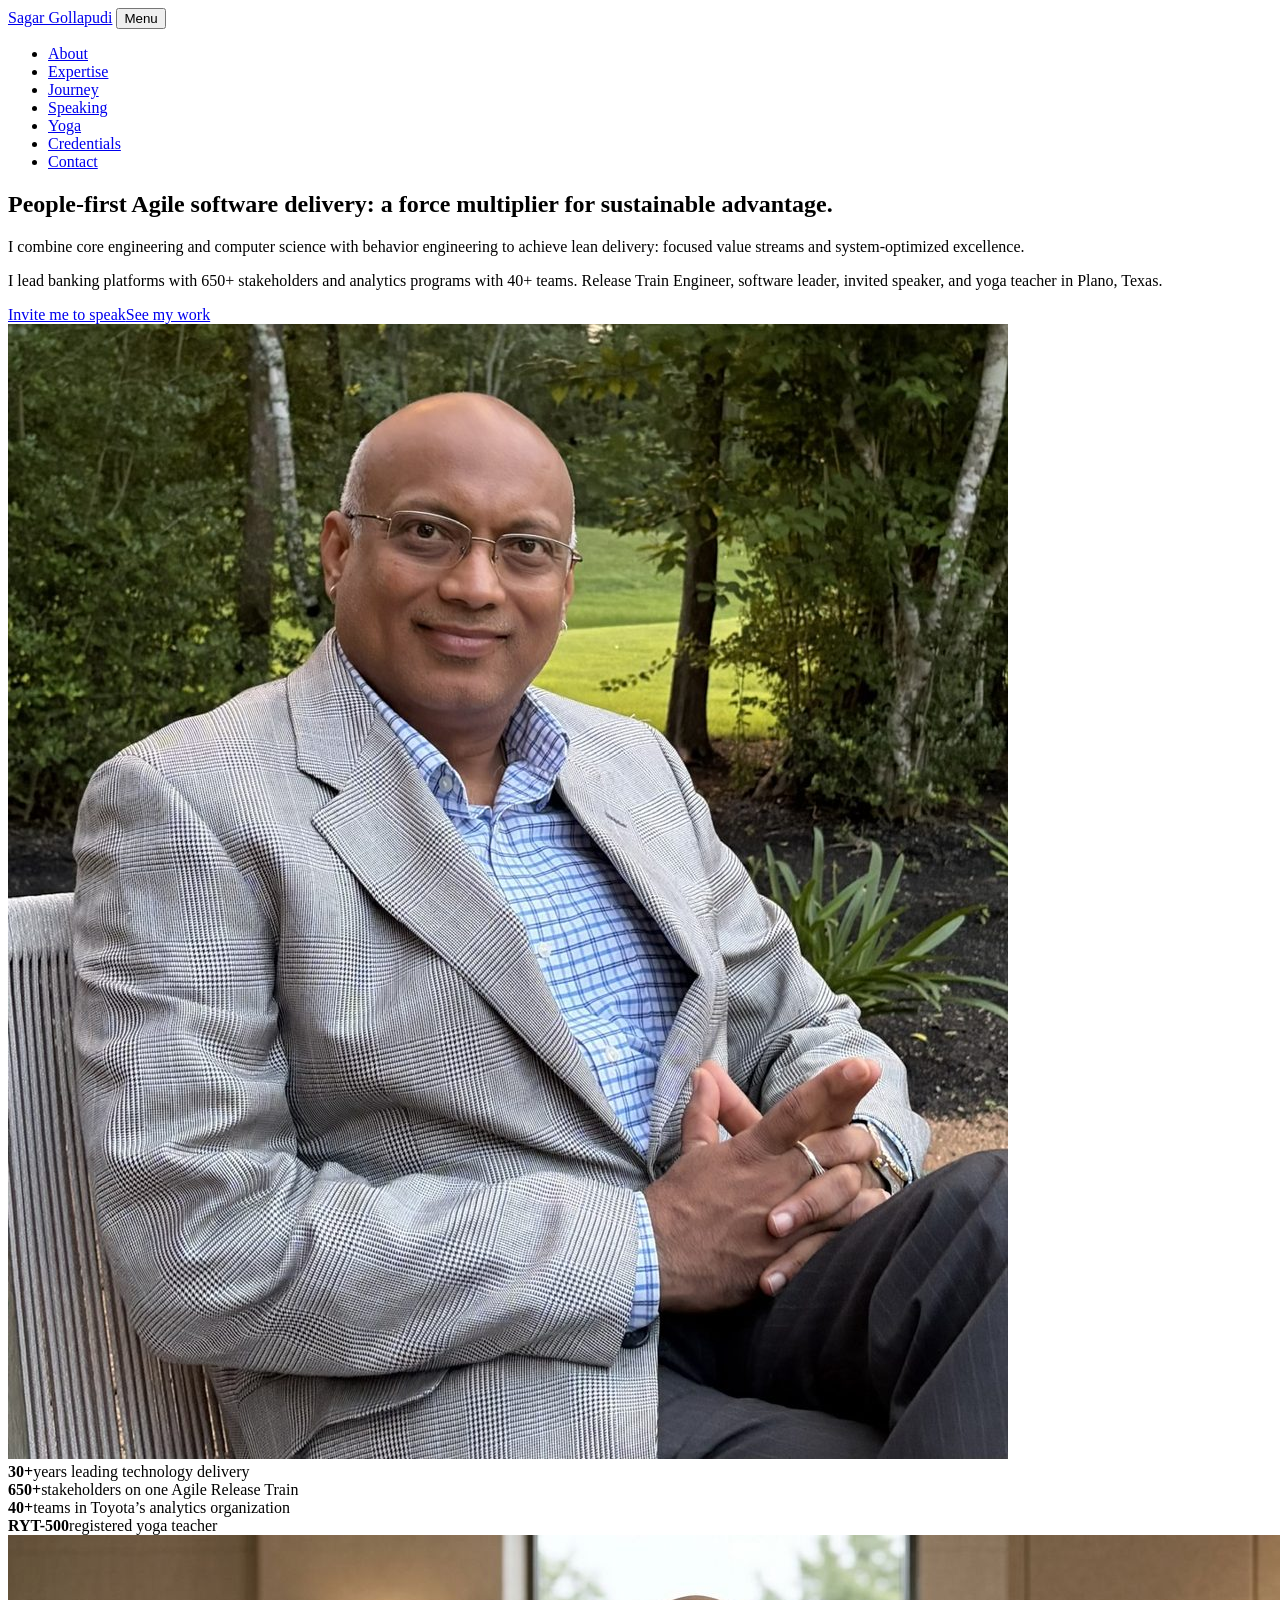
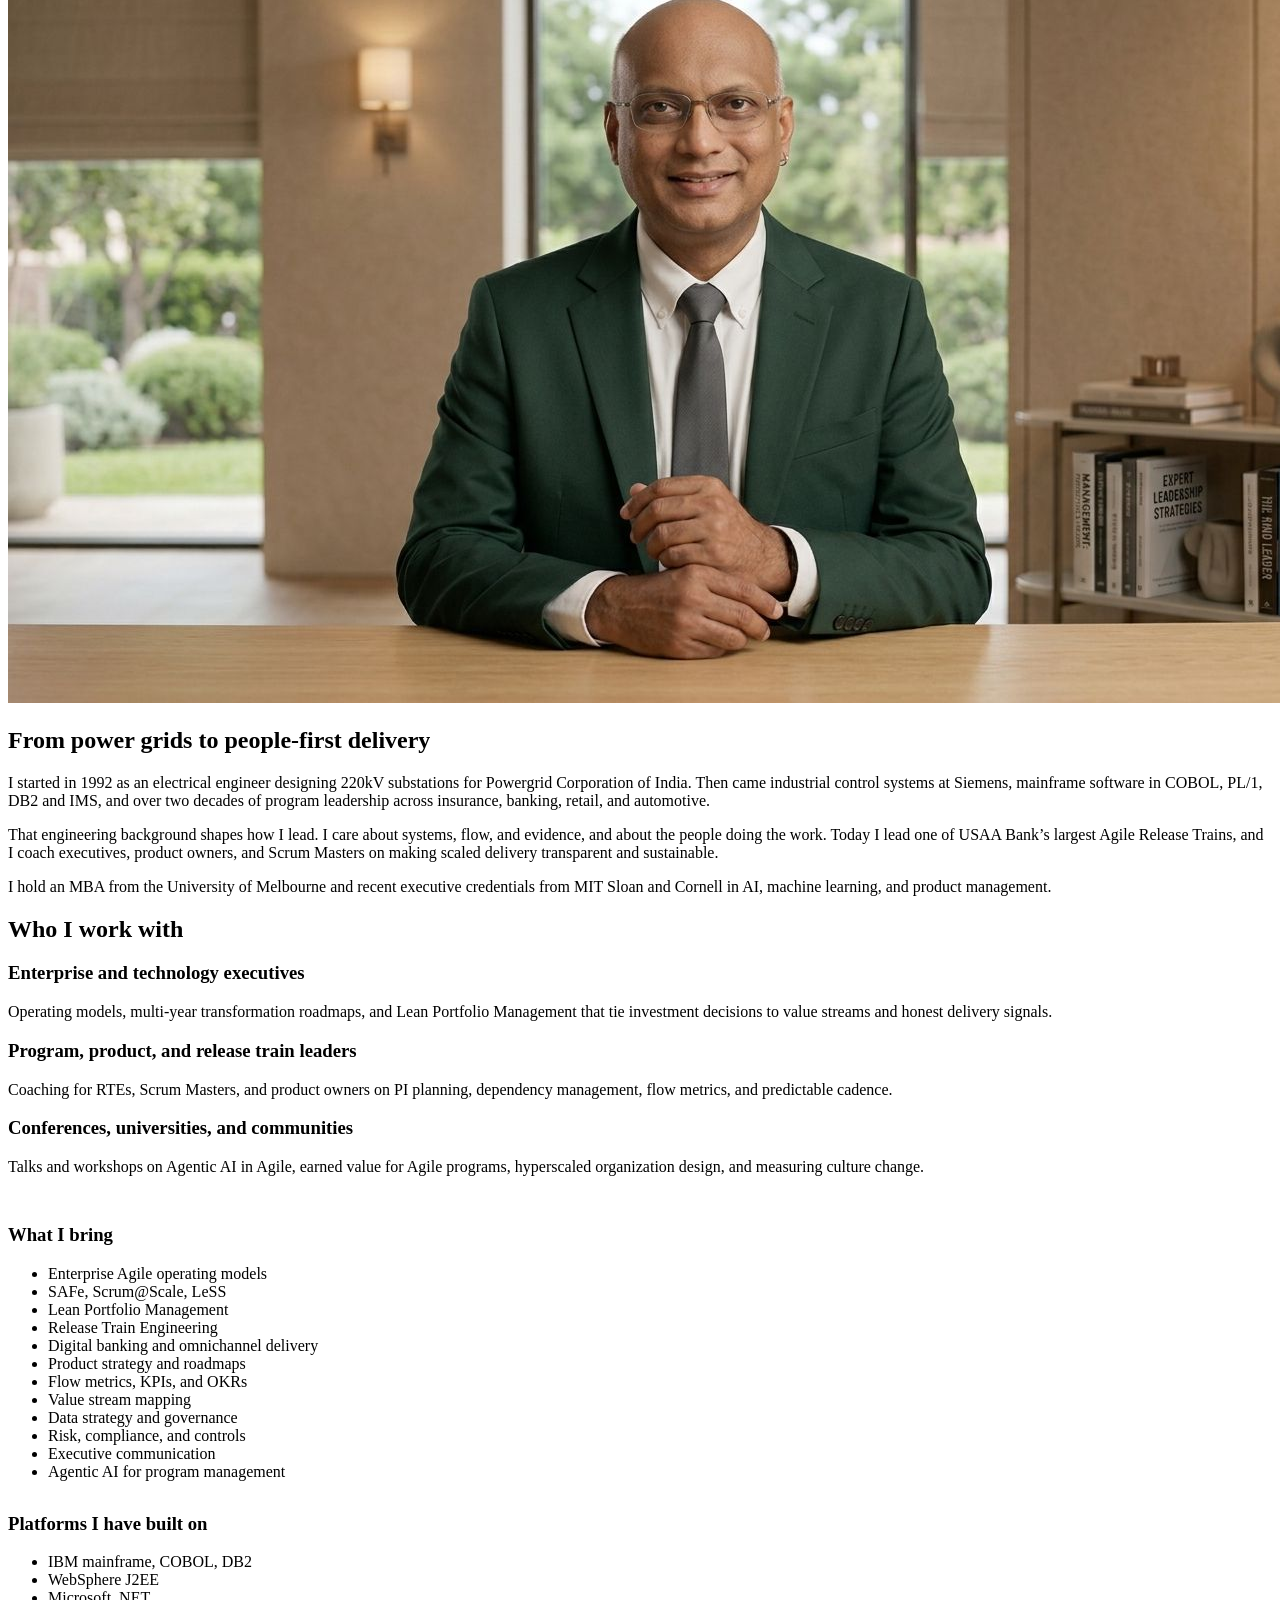
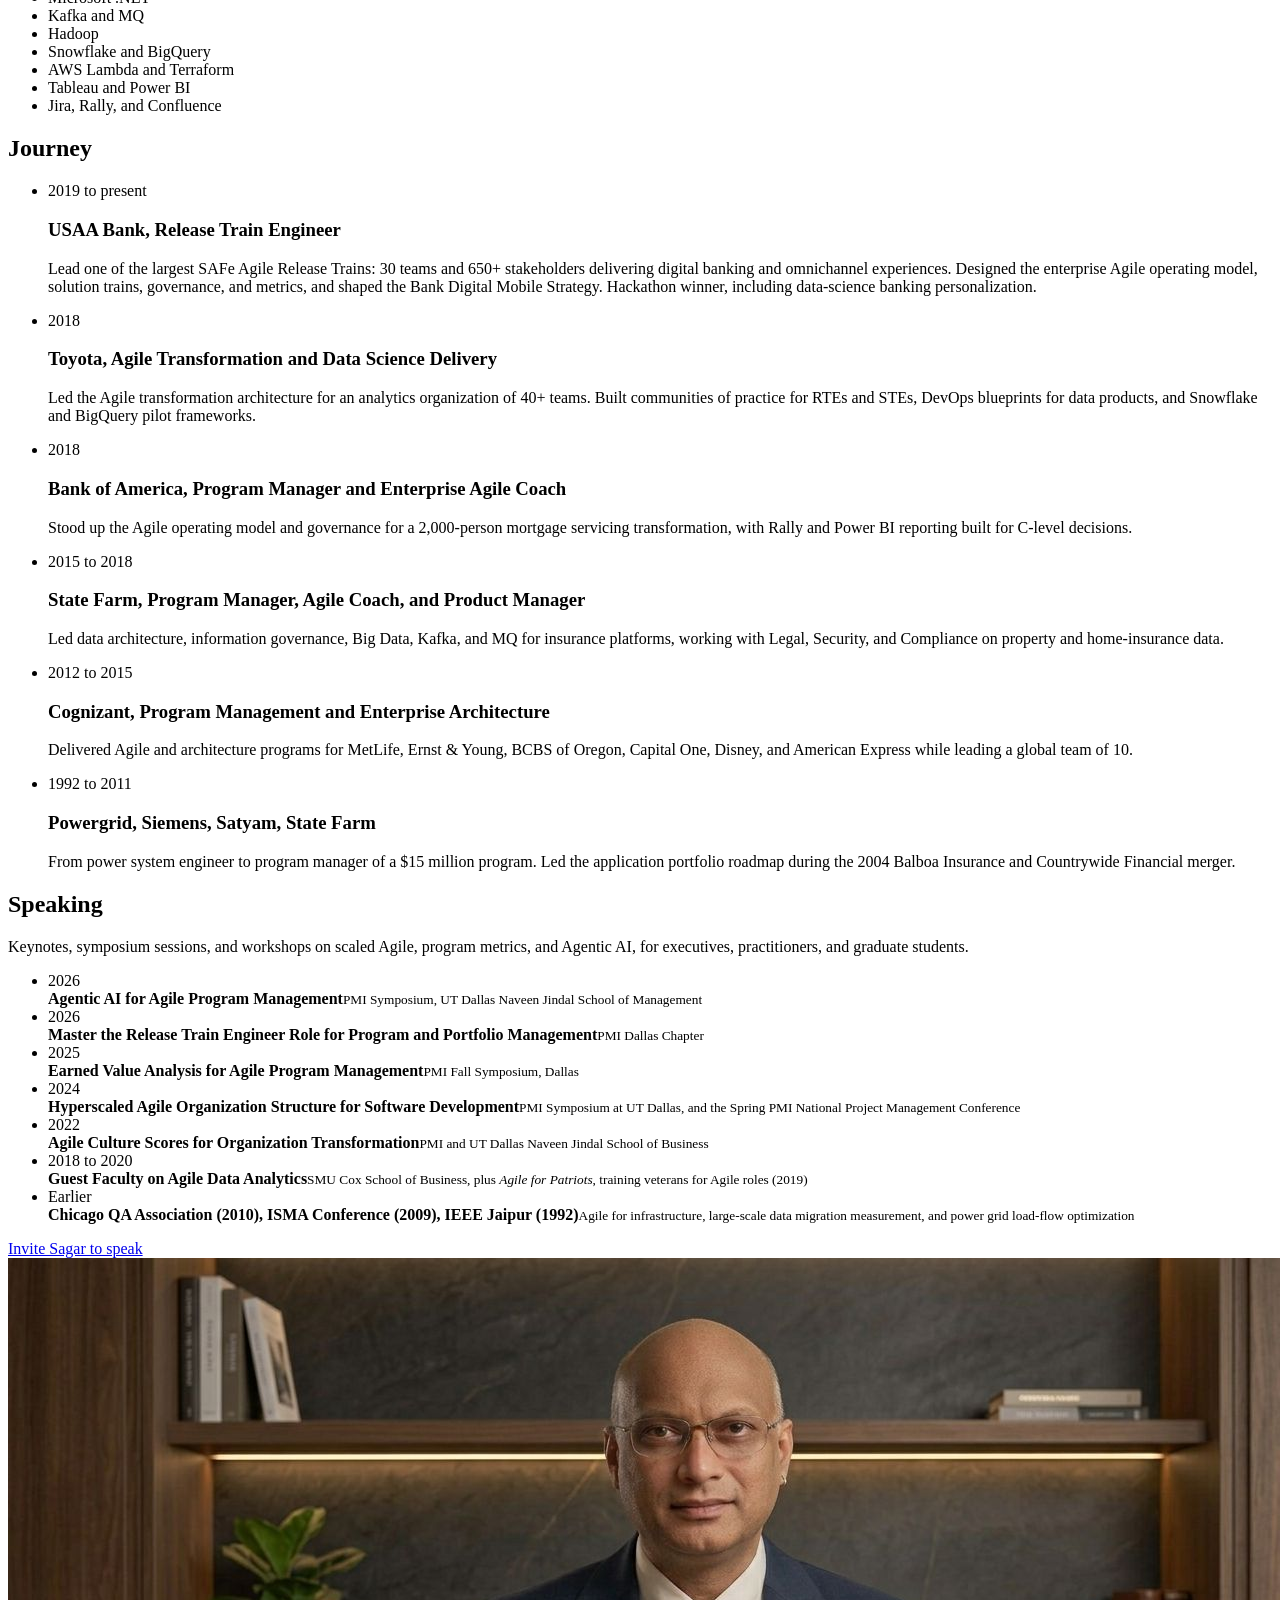
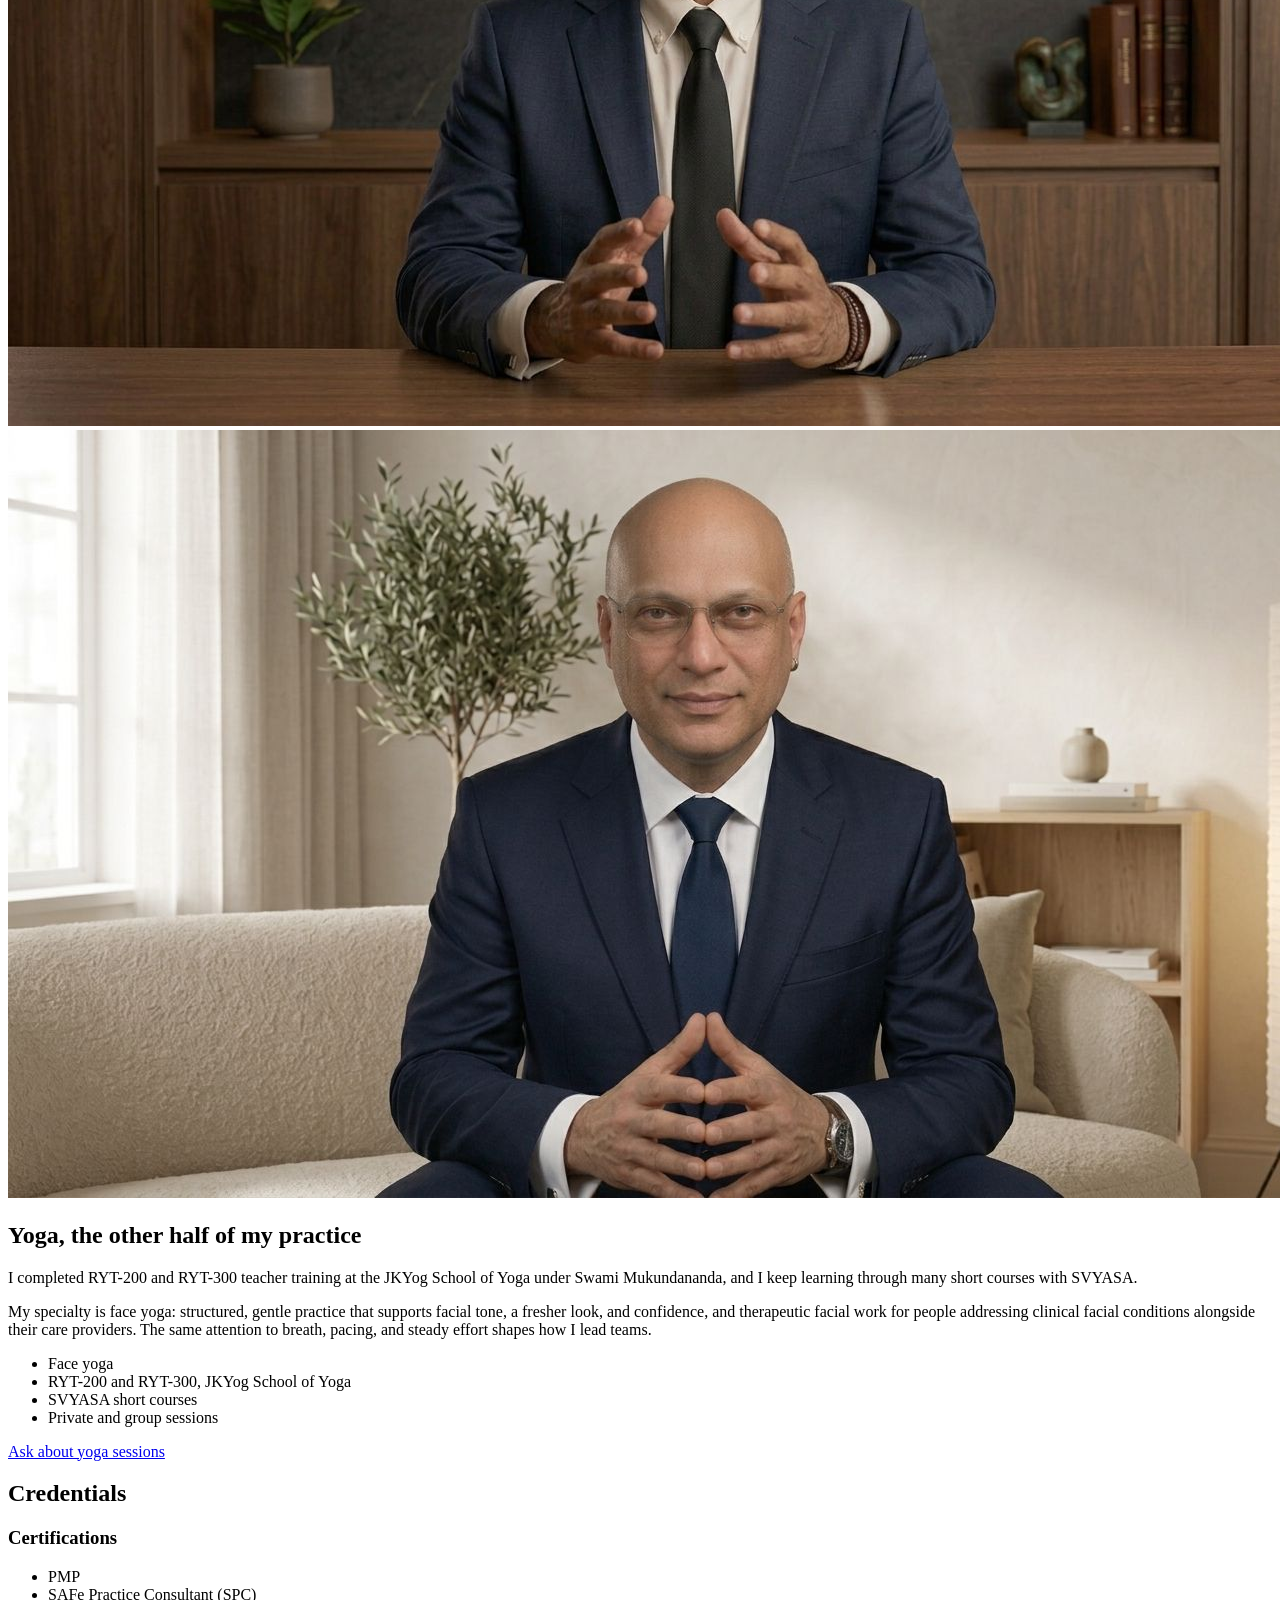
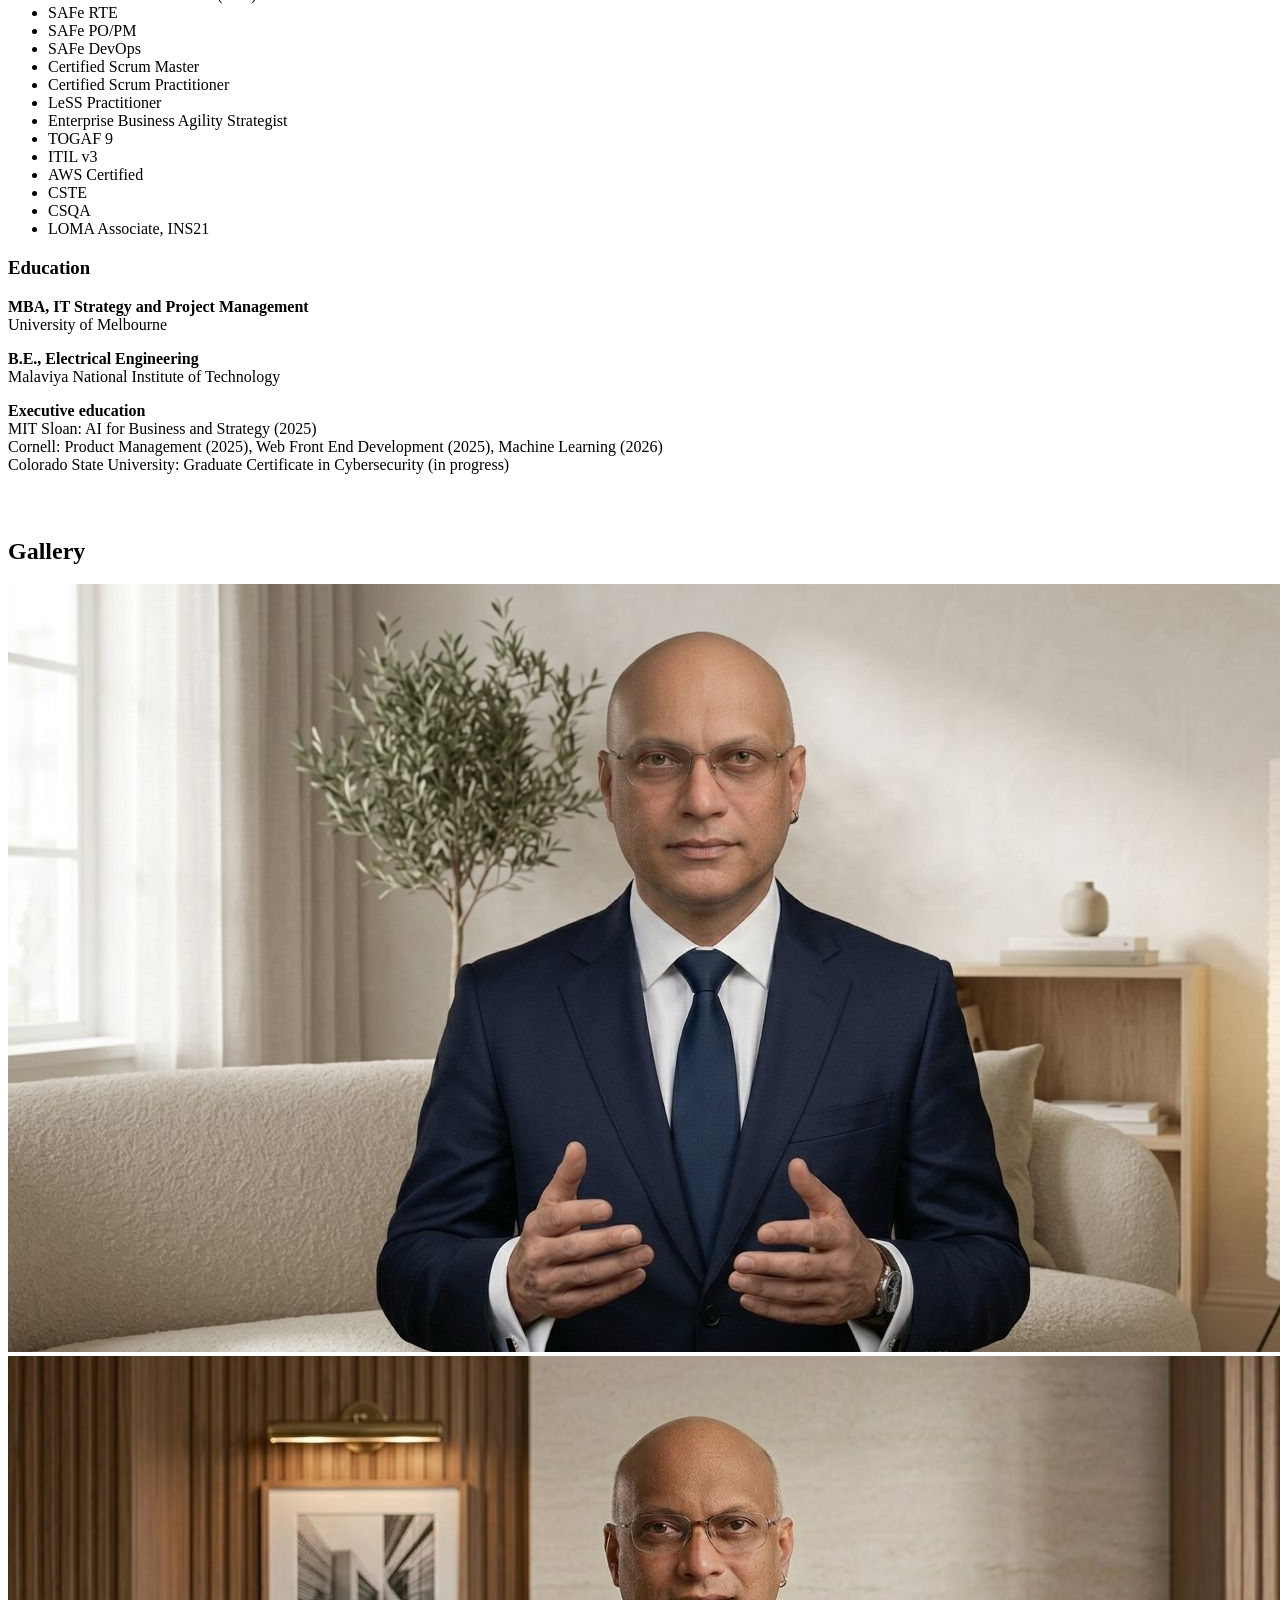
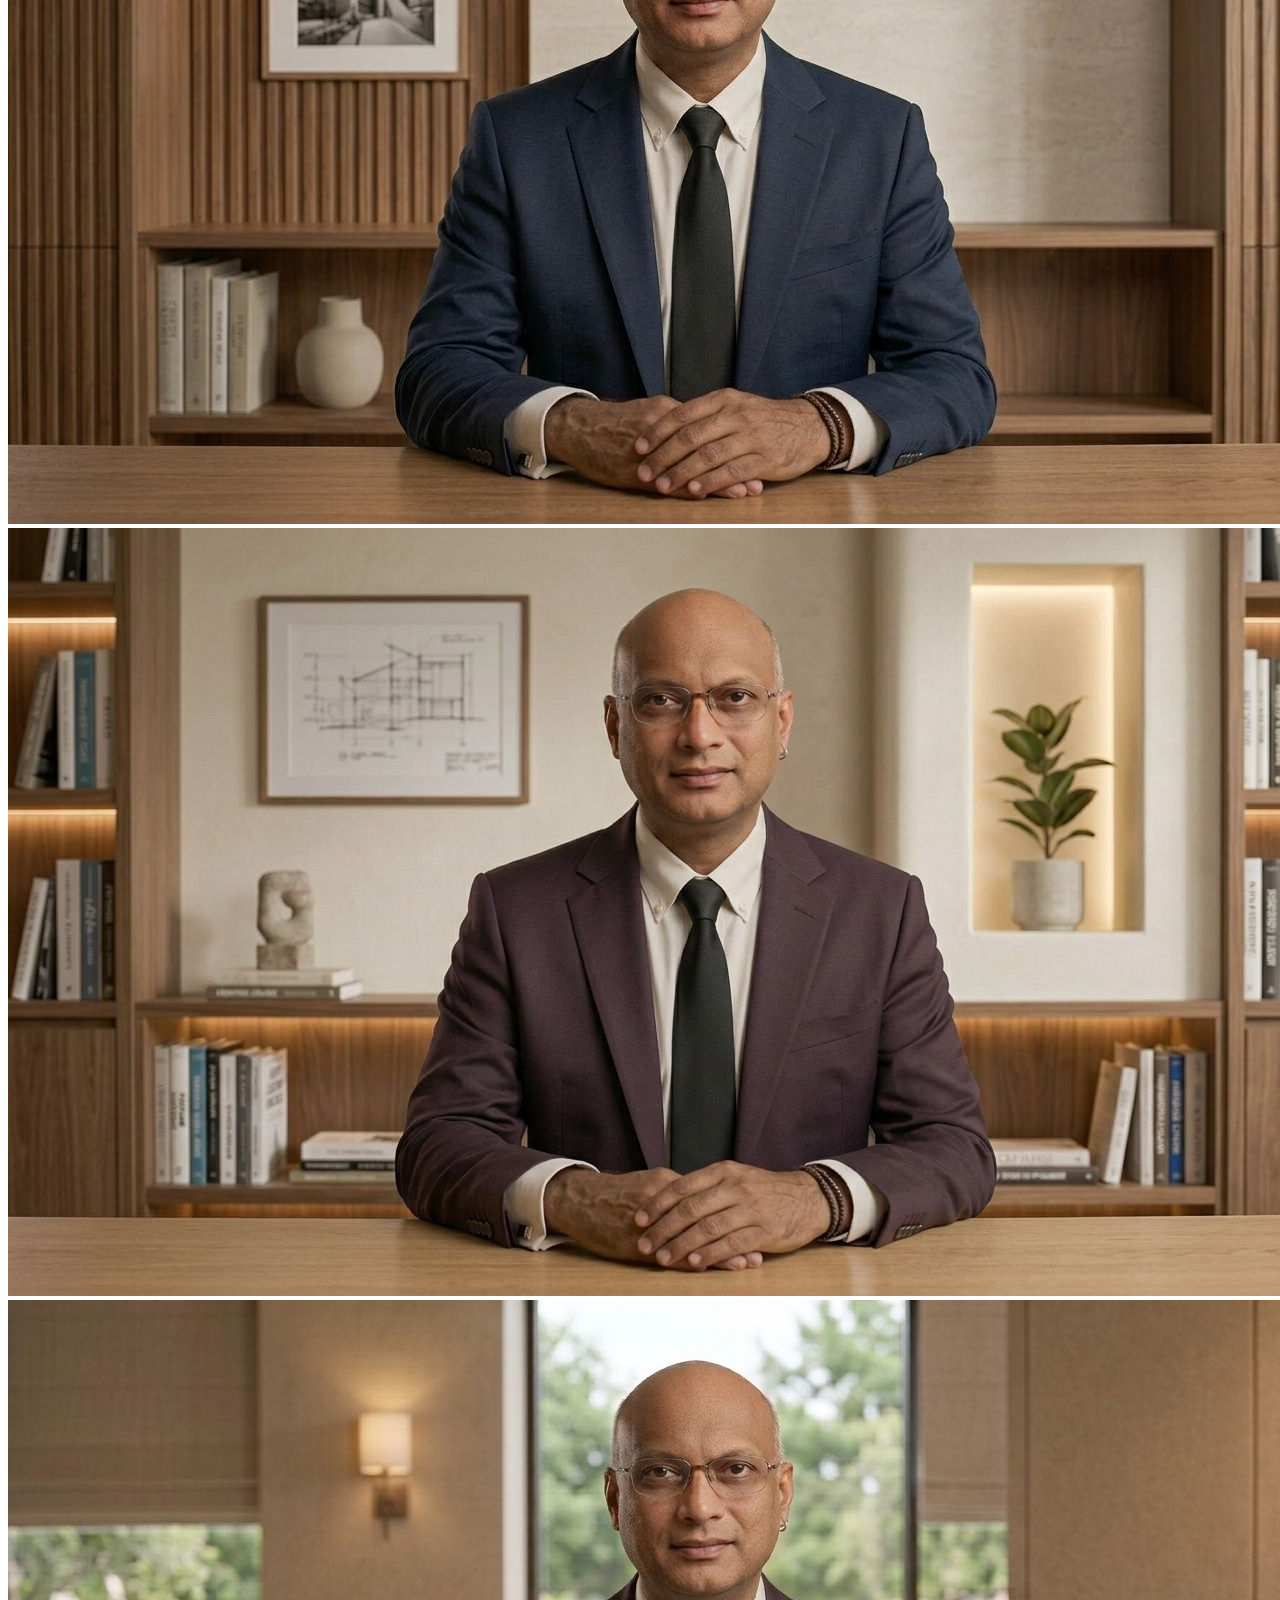
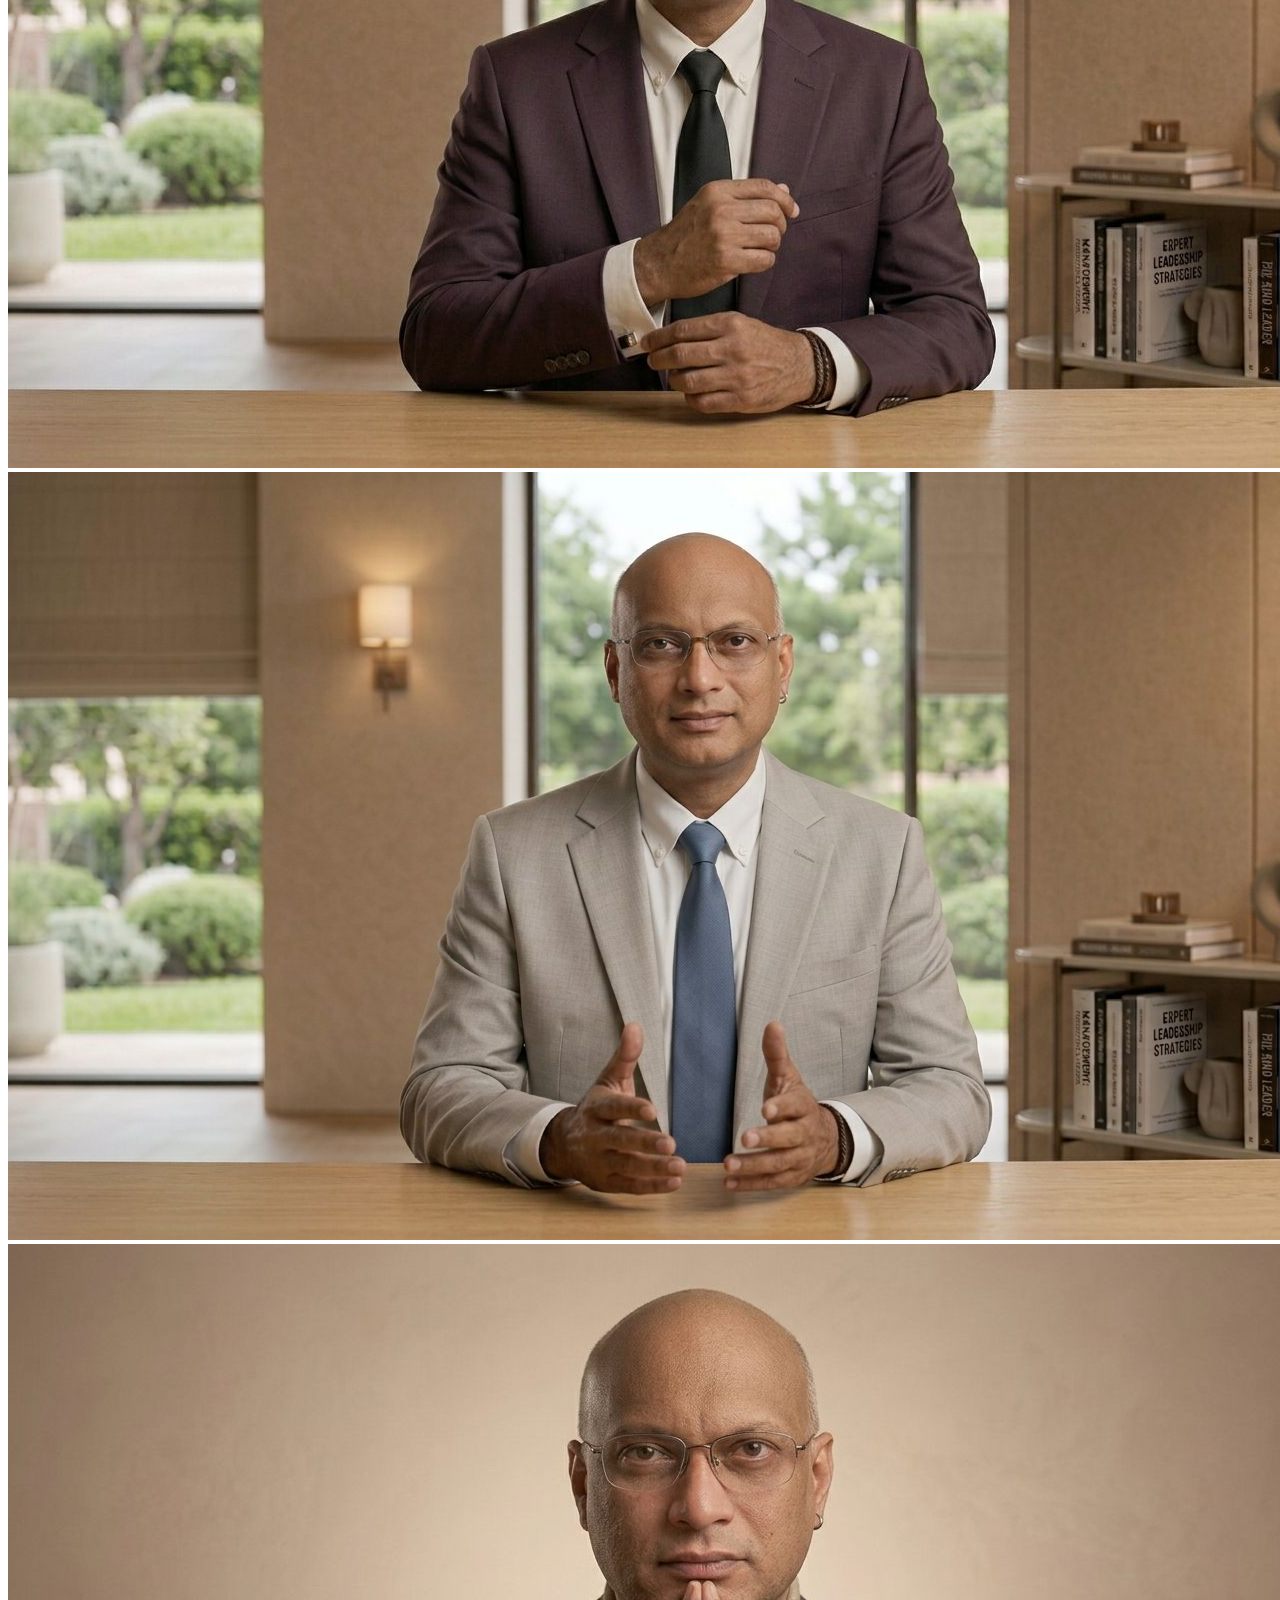
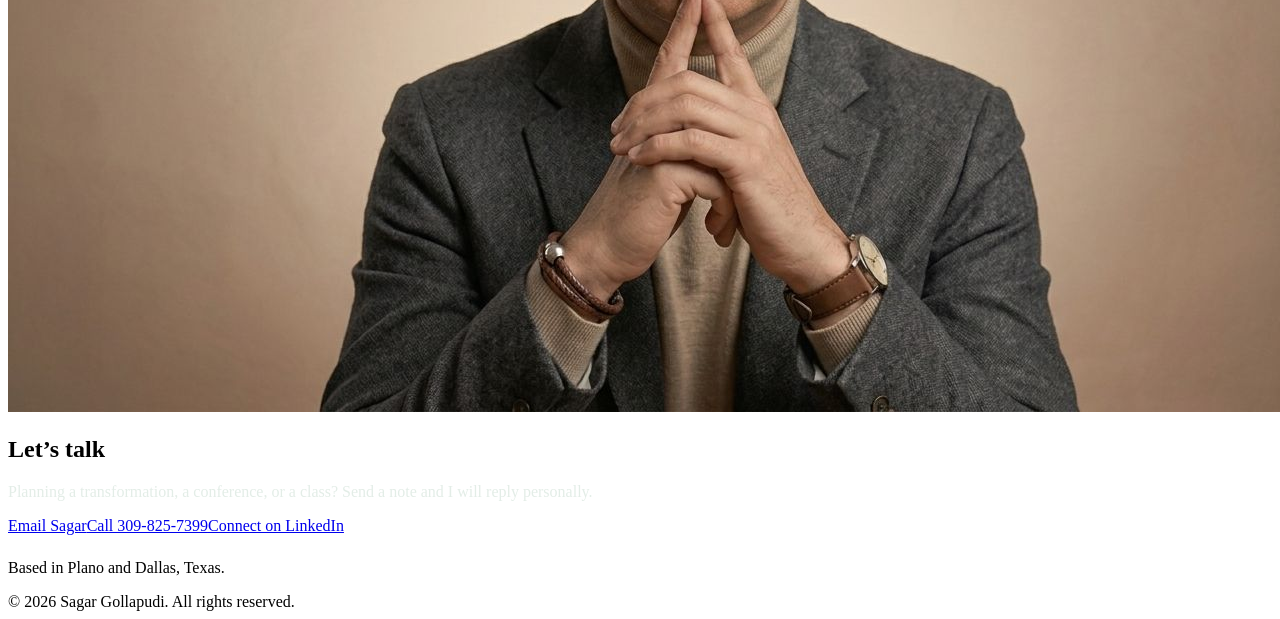
==== public/index.html @ ca89a38f "Rename index.html to public/index.html" ====
<!DOCTYPE html>
<html lang="en">
<head>
<meta charset="utf-8">
<meta name="viewport" content="width=device-width, initial-scale=1">
<title>Sagar Gollapudi | Enterprise Agile Leader, Speaker, Yoga Teacher</title>
<meta name="description" content="Sagar Gollapudi pairs engineering, computer science, and behavior engineering to deliver lean, people-first Agile at scale. SAFe Release Train Engineer, speaker, and yoga teacher in Plano, Texas.">
<meta property="og:title" content="Sagar Gollapudi: People-first Agile delivery as a force multiplier">
<meta property="og:description" content="Enterprise Agile transformation, Agentic AI for program management, and 30+ years of delivery leadership.">
<meta property="og:image" content="images/hero.jpg">
<link rel="preconnect" href="https://fonts.googleapis.com">
<link rel="preconnect" href="https://fonts.gstatic.com" crossorigin>
<link href="https://fonts.googleapis.com/css2?family=DM+Sans:wght@400;600&family=Newsreader:ital,wght@0,400;0,500;1,400&display=swap" rel="stylesheet">
<link rel="stylesheet" href="styles.css">
<script type="application/ld+json">{"@context":"https://schema.org","@type":"Person","name":"Sagar Gollapudi","jobTitle":"Enterprise Agile Transformation Leader","email":"sagargollapudi@gmail.com","telephone":"+1-309-825-7399","address":{"@type":"PostalAddress","addressLocality":"Plano","addressRegion":"TX"},"sameAs":["https://www.linkedin.com/in/sagargollapudi"],"alumniOf":["University of Melbourne","Malaviya National Institute of Technology"]}</script>
</head>
<body>
<header>
 <div class="wrap">
  <a class="logo" href="#top">Sagar Gollapudi</a>
  <button class="menu" aria-expanded="false" aria-controls="nav-list">Menu</button>
  <nav aria-label="Main"><ul id="nav-list">
   <li><a href="#about">About</a></li><li><a href="#work">Expertise</a></li><li><a href="#journey">Journey</a></li>
   <li><a href="#speaking">Speaking</a></li><li><a href="#yoga">Yoga</a></li><li><a href="#credentials">Credentials</a></li><li><a href="#contact">Contact</a></li>
  </ul></nav>
 </div>
</header>

<main id="top">
<section class="hero">
 <div class="wrap">
  <div>
   <h1>People-first Agile software delivery: a force multiplier for sustainable advantage.</h1>
   <p class="lede">I combine core engineering and computer science with behavior engineering to achieve lean delivery: focused value streams and system-optimized excellence.</p>
   <p>I lead banking platforms with 650+ stakeholders and analytics programs with 40+ teams. Release Train Engineer, software leader, invited speaker, and yoga teacher in Plano, Texas.</p>
   <div class="btns"><a class="btn" href="#speaking">Invite me to speak</a><a class="btn ghost" href="#journey">See my work</a></div>
  </div>
  <img src="images/hero.jpg" alt="Sagar Gollapudi smiling in a houndstooth blazer and blue checked shirt, seated outdoors among trees" width="1000" height="1135">
 </div>
</section>

<div class="facts"><div class="wrap">
 <div><b>30+</b><span>years leading technology delivery</span></div>
 <div><b>650+</b><span>stakeholders on one Agile Release Train</span></div>
 <div><b>40+</b><span>teams in Toyota’s analytics organization</span></div>
 <div><b>RYT-500</b><span>registered yoga teacher</span></div>
</div></div>

<section id="about"><div class="wrap split">
 <img src="images/about.jpg" alt="Sagar Gollapudi smiling in a green suit, seated at a wooden table" width="1376" height="768" style="aspect-ratio:4/5;object-fit:cover;object-position:50% 15%">
 <div>
  <h2>From power grids to people-first delivery</h2>
  <p>I started in 1992 as an electrical engineer designing 220kV substations for Powergrid Corporation of India. Then came industrial control systems at Siemens, mainframe software in COBOL, PL/1, DB2 and IMS, and over two decades of program leadership across insurance, banking, retail, and automotive.</p>
  <p>That engineering background shapes how I lead. I care about systems, flow, and evidence, and about the people doing the work. Today I lead one of USAA Bank’s largest Agile Release Trains, and I coach executives, product owners, and Scrum Masters on making scaled delivery transparent and sustainable.</p>
  <p>I hold an MBA from the University of Melbourne and recent executive credentials from MIT Sloan and Cornell in AI, machine learning, and product management.</p>
 </div>
</div></section>

<section id="work" class="sand"><div class="wrap">
 <h2>Who I work with</h2>
 <div class="cols3">
  <div><h3>Enterprise and technology executives</h3><p>Operating models, multi-year transformation roadmaps, and Lean Portfolio Management that tie investment decisions to value streams and honest delivery signals.</p></div>
  <div><h3>Program, product, and release train leaders</h3><p>Coaching for RTEs, Scrum Masters, and product owners on PI planning, dependency management, flow metrics, and predictable cadence.</p></div>
  <div><h3>Conferences, universities, and communities</h3><p>Talks and workshops on Agentic AI in Agile, earned value for Agile programs, hyperscaled organization design, and measuring culture change.</p></div>
 </div>
 <h3 style="margin-top:3rem">What I bring</h3>
 <ul class="chips">
  <li>Enterprise Agile operating models</li><li>SAFe, Scrum@Scale, LeSS</li><li>Lean Portfolio Management</li><li>Release Train Engineering</li><li>Digital banking and omnichannel delivery</li><li>Product strategy and roadmaps</li><li>Flow metrics, KPIs, and OKRs</li><li>Value stream mapping</li><li>Data strategy and governance</li><li>Risk, compliance, and controls</li><li>Executive communication</li><li>Agentic AI for program management</li>
 </ul>
 <h3 style="margin-top:2rem">Platforms I have built on</h3>
 <ul class="chips">
  <li>IBM mainframe, COBOL, DB2</li><li>WebSphere J2EE</li><li>Microsoft .NET</li><li>Kafka and MQ</li><li>Hadoop</li><li>Snowflake and BigQuery</li><li>AWS Lambda and Terraform</li><li>Tableau and Power BI</li><li>Jira, Rally, and Confluence</li>
 </ul>
</div></section>

<section id="journey"><div class="wrap">
 <h2>Journey</h2>
 <ul class="timeline">
  <li><time>2019 to present</time><h3>USAA Bank, Release Train Engineer</h3><p>Lead one of the largest SAFe Agile Release Trains: 30 teams and 650+ stakeholders delivering digital banking and omnichannel experiences. Designed the enterprise Agile operating model, solution trains, governance, and metrics, and shaped the Bank Digital Mobile Strategy. Hackathon winner, including data-science banking personalization.</p></li>
  <li><time>2018</time><h3>Toyota, Agile Transformation and Data Science Delivery</h3><p>Led the Agile transformation architecture for an analytics organization of 40+ teams. Built communities of practice for RTEs and STEs, DevOps blueprints for data products, and Snowflake and BigQuery pilot frameworks.</p></li>
  <li><time>2018</time><h3>Bank of America, Program Manager and Enterprise Agile Coach</h3><p>Stood up the Agile operating model and governance for a 2,000-person mortgage servicing transformation, with Rally and Power BI reporting built for C-level decisions.</p></li>
  <li><time>2015 to 2018</time><h3>State Farm, Program Manager, Agile Coach, and Product Manager</h3><p>Led data architecture, information governance, Big Data, Kafka, and MQ for insurance platforms, working with Legal, Security, and Compliance on property and home-insurance data.</p></li>
  <li><time>2012 to 2015</time><h3>Cognizant, Program Management and Enterprise Architecture</h3><p>Delivered Agile and architecture programs for MetLife, Ernst &amp; Young, BCBS of Oregon, Capital One, Disney, and American Express while leading a global team of 10.</p></li>
  <li><time>1992 to 2011</time><h3>Powergrid, Siemens, Satyam, State Farm</h3><p>From power system engineer to program manager of a $15 million program. Led the application portfolio roadmap during the 2004 Balboa Insurance and Countrywide Financial merger.</p></li>
 </ul>
</div></section>

<section id="speaking" class="stage"><div class="wrap split flip">
 <div>
  <h2>Speaking</h2>
  <p class="lede">Keynotes, symposium sessions, and workshops on scaled Agile, program metrics, and Agentic AI, for executives, practitioners, and graduate students.</p>
  <ul class="talks">
   <li><span class="when">2026</span><div><strong>Agentic AI for Agile Program Management</strong><small>PMI Symposium, UT Dallas Naveen Jindal School of Management</small></div></li>
   <li><span class="when">2026</span><div><strong>Master the Release Train Engineer Role for Program and Portfolio Management</strong><small>PMI Dallas Chapter</small></div></li>
   <li><span class="when">2025</span><div><strong>Earned Value Analysis for Agile Program Management</strong><small>PMI Fall Symposium, Dallas</small></div></li>
   <li><span class="when">2024</span><div><strong>Hyperscaled Agile Organization Structure for Software Development</strong><small>PMI Symposium at UT Dallas, and the Spring PMI National Project Management Conference</small></div></li>
   <li><span class="when">2022</span><div><strong>Agile Culture Scores for Organization Transformation</strong><small>PMI and UT Dallas Naveen Jindal School of Business</small></div></li>
   <li><span class="when">2018 to 2020</span><div><strong>Guest Faculty on Agile Data Analytics</strong><small>SMU Cox School of Business, plus <em>Agile for Patriots</em>, training veterans for Agile roles (2019)</small></div></li>
   <li><span class="when">Earlier</span><div><strong>Chicago QA Association (2010), ISMA Conference (2009), IEEE Jaipur (1992)</strong><small>Agile for infrastructure, large-scale data migration measurement, and power grid load-flow optimization</small></div></li>
  </ul>
  <div class="btns"><a class="btn" href="mailto:sagargollapudi@gmail.com?subject=Speaking%20invitation">Invite Sagar to speak</a></div>
 </div>
 <img src="images/speaking.jpg" alt="Sagar Gollapudi speaking with open hands at a wooden desk" width="1376" height="768">
</div></section>

<section id="yoga"><div class="wrap split">
 <img src="images/yoga.jpg" alt="Sagar Gollapudi seated calmly in a navy suit in a bright, quiet room" width="1376" height="768" style="aspect-ratio:4/5;object-fit:cover;object-position:50% 20%">
 <div>
  <h2>Yoga, the other half of my practice</h2>
  <p>I completed RYT-200 and RYT-300 teacher training at the JKYog School of Yoga under Swami Mukundananda, and I keep learning through many short courses with SVYASA.</p>
  <p>My specialty is face yoga: structured, gentle practice that supports facial tone, a fresher look, and confidence, and therapeutic facial work for people addressing clinical facial conditions alongside their care providers. The same attention to breath, pacing, and steady effort shapes how I lead teams.</p>
  <ul class="chips"><li>Face yoga</li><li>RYT-200 and RYT-300, JKYog School of Yoga</li><li>SVYASA short courses</li><li>Private and group sessions</li></ul>
  <div class="btns"><a class="btn ghost" href="mailto:sagargollapudi@gmail.com?subject=Yoga%20and%20face%20yoga">Ask about yoga sessions</a></div>
 </div>
</div></section>

<section id="credentials" class="sand"><div class="wrap">
 <h2>Credentials</h2>
 <div class="cred">
  <div>
   <h3>Certifications</h3>
   <ul class="chips"><li>PMP</li><li>SAFe Practice Consultant (SPC)</li><li>SAFe RTE</li><li>SAFe PO/PM</li><li>SAFe DevOps</li><li>Certified Scrum Master</li><li>Certified Scrum Practitioner</li><li>LeSS Practitioner</li><li>Enterprise Business Agility Strategist</li><li>TOGAF 9</li><li>ITIL v3</li><li>AWS Certified</li><li>CSTE</li><li>CSQA</li><li>LOMA Associate, INS21</li></ul>
  </div>
  <div>
   <h3>Education</h3>
   <p><strong>MBA, IT Strategy and Project Management</strong><br>University of Melbourne</p>
   <p><strong>B.E., Electrical Engineering</strong><br>Malaviya National Institute of Technology</p>
   <p><strong>Executive education</strong><br>MIT Sloan: AI for Business and Strategy (2025)<br>Cornell: Product Management (2025), Web Front End Development (2025), Machine Learning (2026)<br>Colorado State University: Graduate Certificate in Cybersecurity (in progress)</p>
  </div>
 </div>
</div></section>

<div class="wrap"><h2 style="margin-top:4rem">Gallery</h2></div>
<div class="wrap gallery">
 <img src="images/g1.jpg" alt="Sagar Gollapudi gesturing as he speaks, seated on a cream sofa" loading="lazy">
 <img src="images/g2.jpg" alt="Sagar Gollapudi seated with hands clasped, wood-panelled office" loading="lazy">
 <img src="images/g3.jpg" alt="Sagar Gollapudi in a plum suit before a bookshelf" loading="lazy">
 <img src="images/g4.jpg" alt="Sagar Gollapudi adjusting his cuff beside a bright window" loading="lazy">
 <img src="images/g5.jpg" alt="Sagar Gollapudi in a beige suit explaining with open hands" loading="lazy">
 <img src="images/g6.jpg" alt="Sagar Gollapudi in a grey blazer and turtleneck, fingertips together" loading="lazy">
</div>

<section id="contact" class="contact"><div class="wrap">
 <h2>Let’s talk</h2>
 <p class="lede" style="color:#E3EDE7">Planning a transformation, a conference, or a class? Send a note and I will reply personally.</p>
 <div class="btns"><a class="btn" href="mailto:sagargollapudi@gmail.com">Email Sagar</a><a class="btn ghost" href="tel:+13098257399">Call 309-825-7399</a><a class="btn ghost" href="https://www.linkedin.com/in/sagargollapudi" rel="noopener">Connect on LinkedIn</a></div>
 <p style="margin-top:1.5rem">Based in Plano and Dallas, Texas.</p>
</div></section>
</main>

<footer><div class="wrap">&copy; 2026 Sagar Gollapudi. All rights reserved.</div></footer>
<script src="script.js"></script>
</body>
</html>
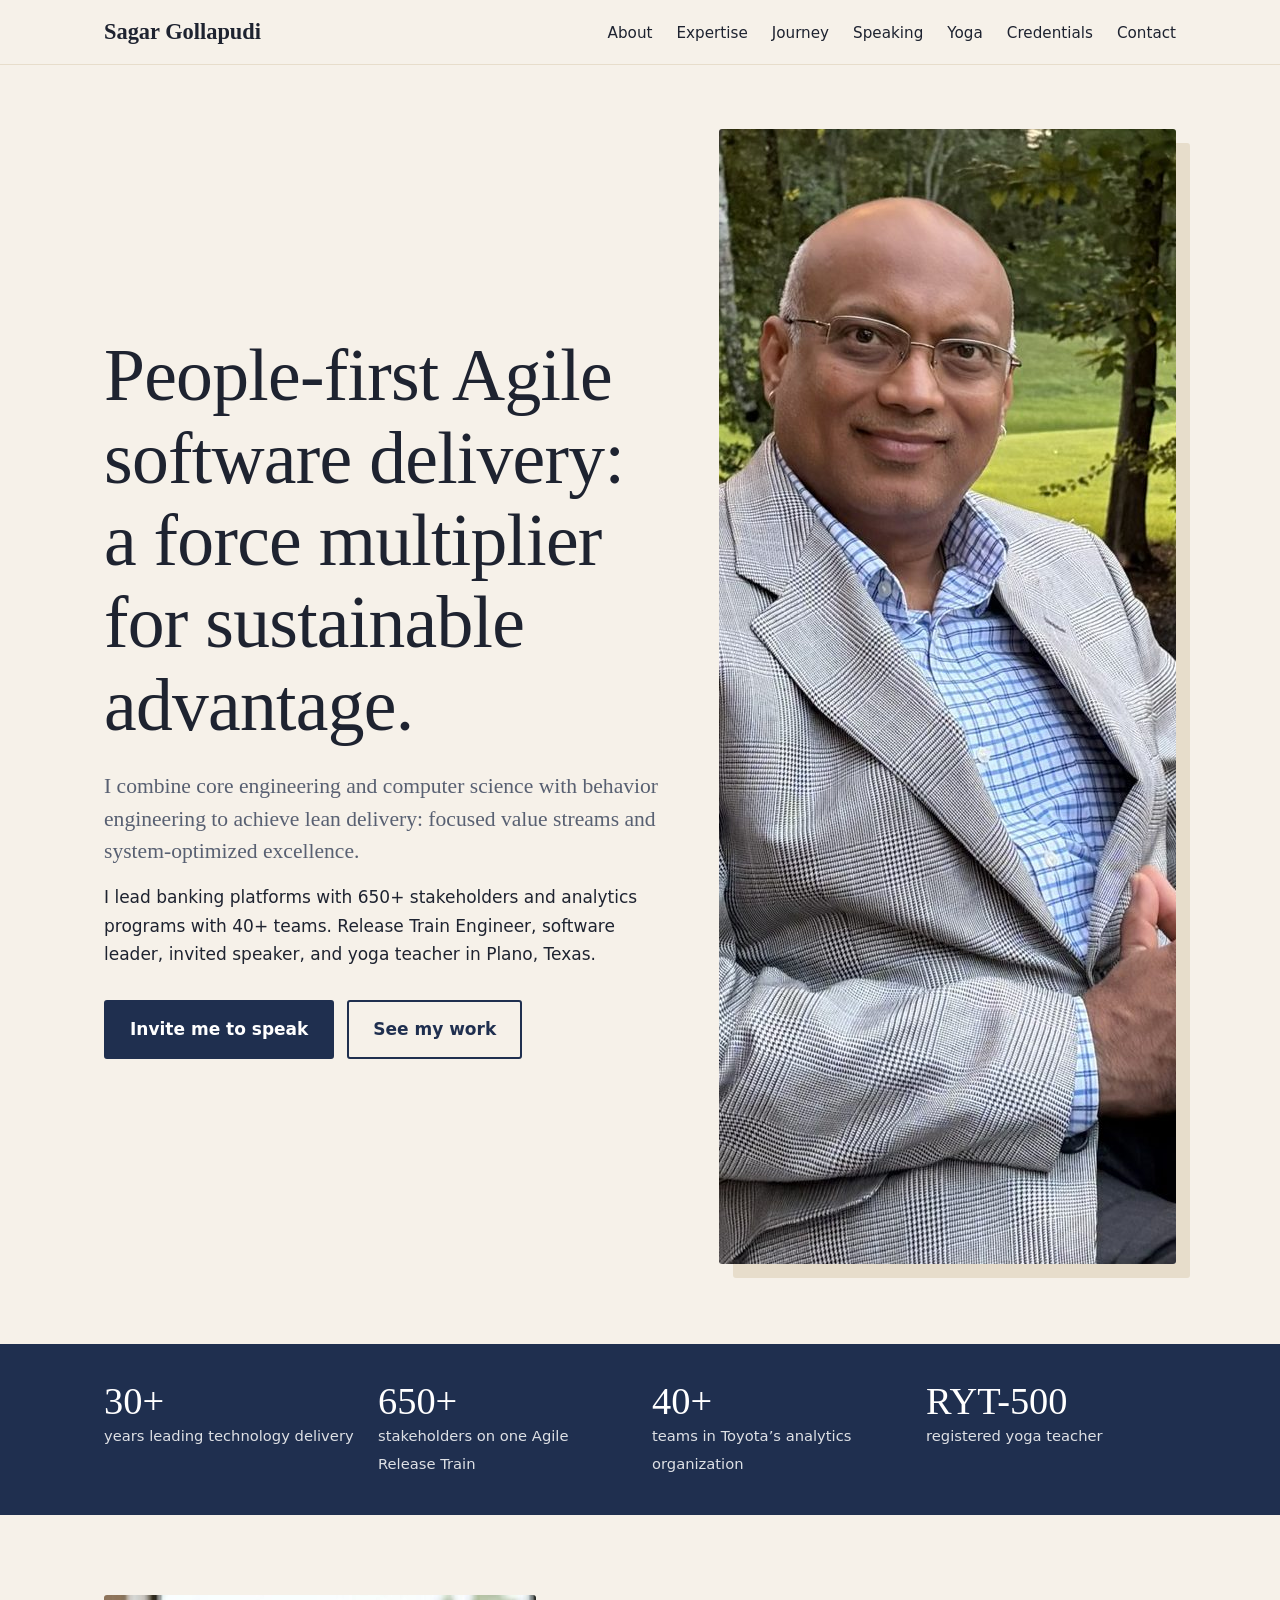
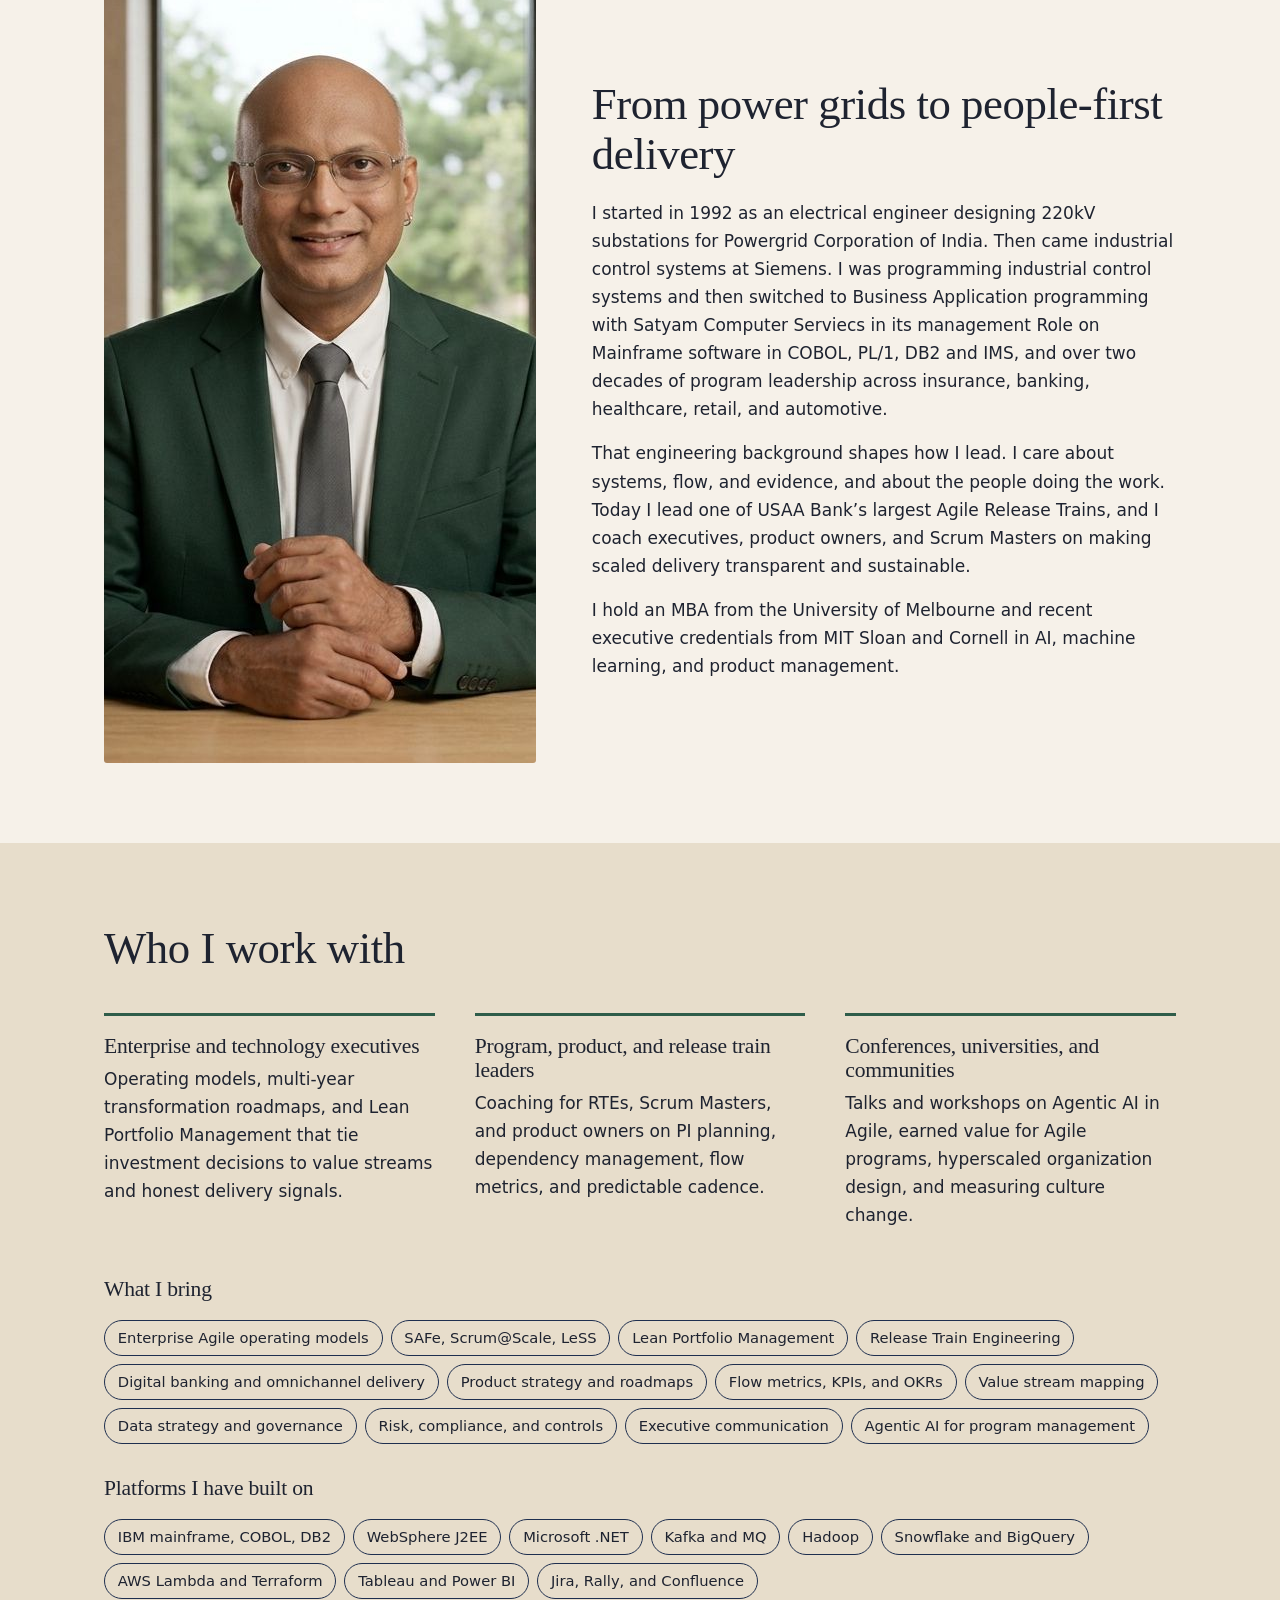
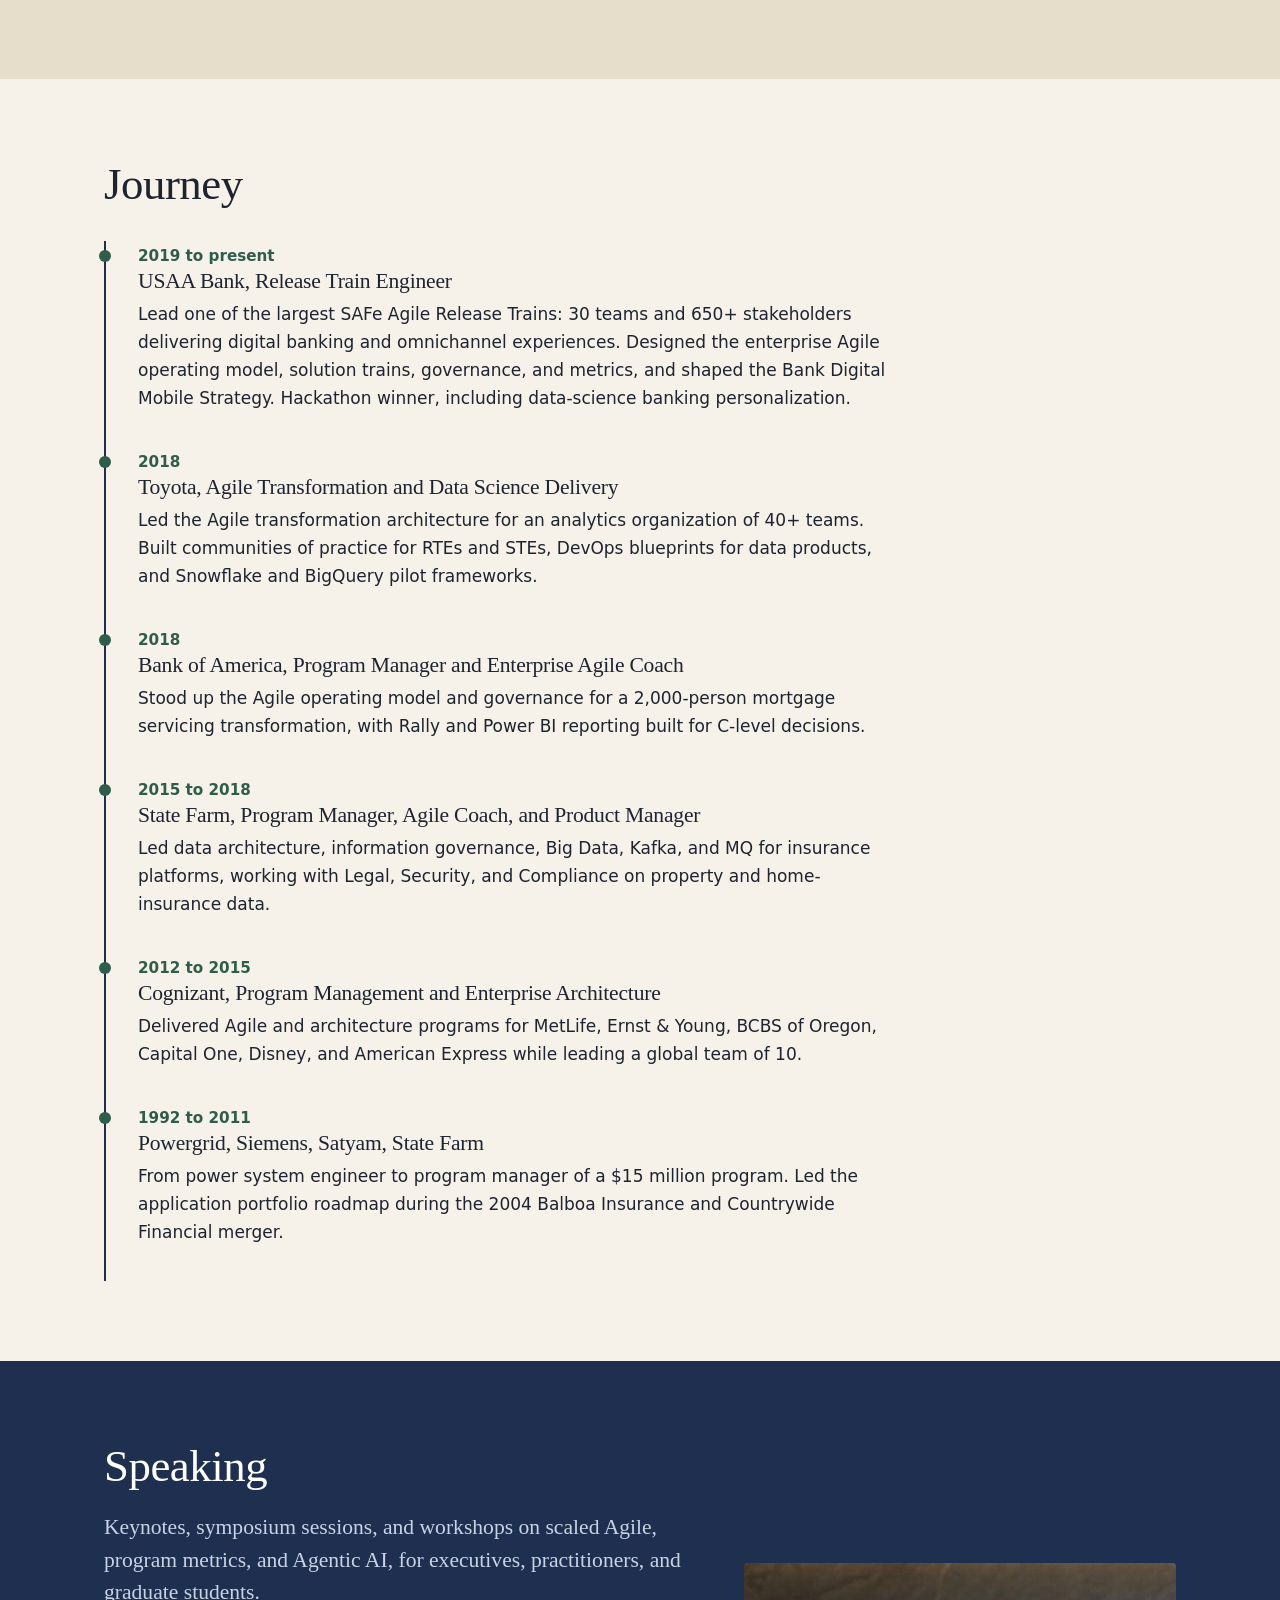
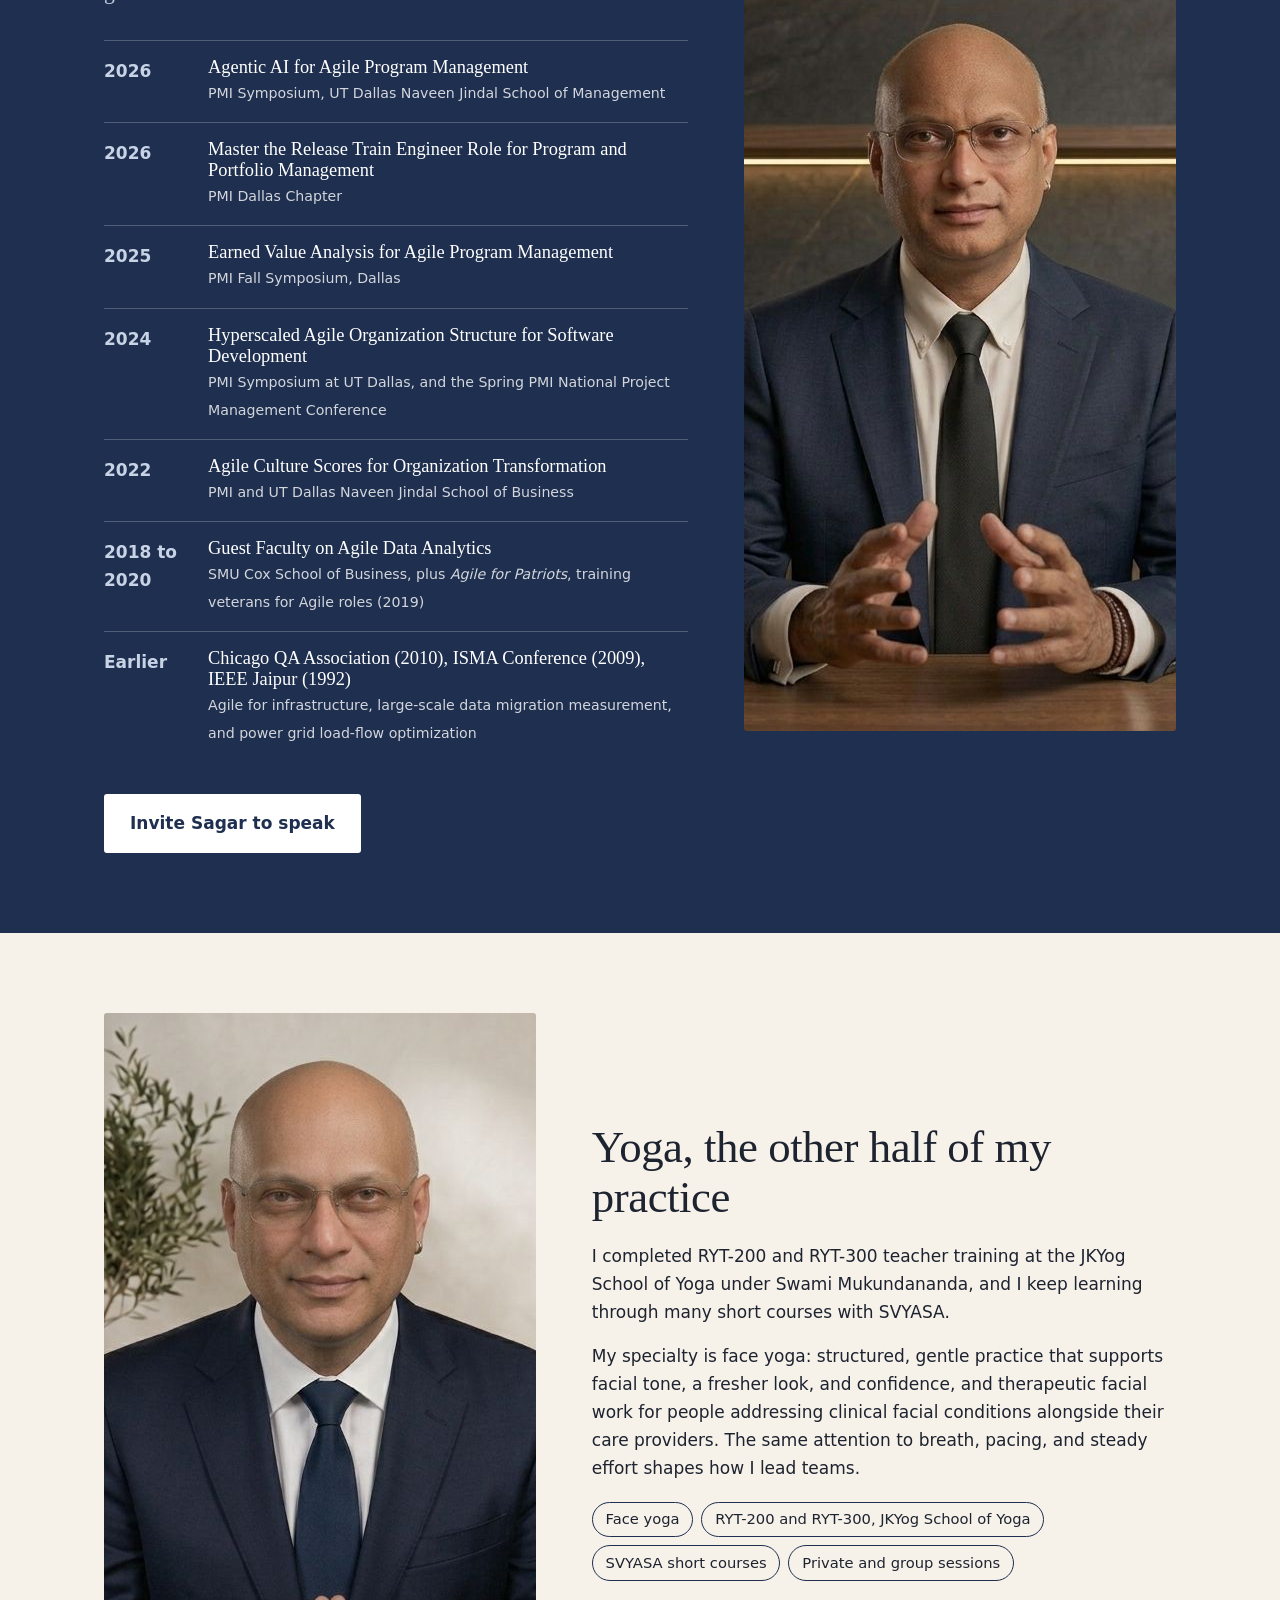
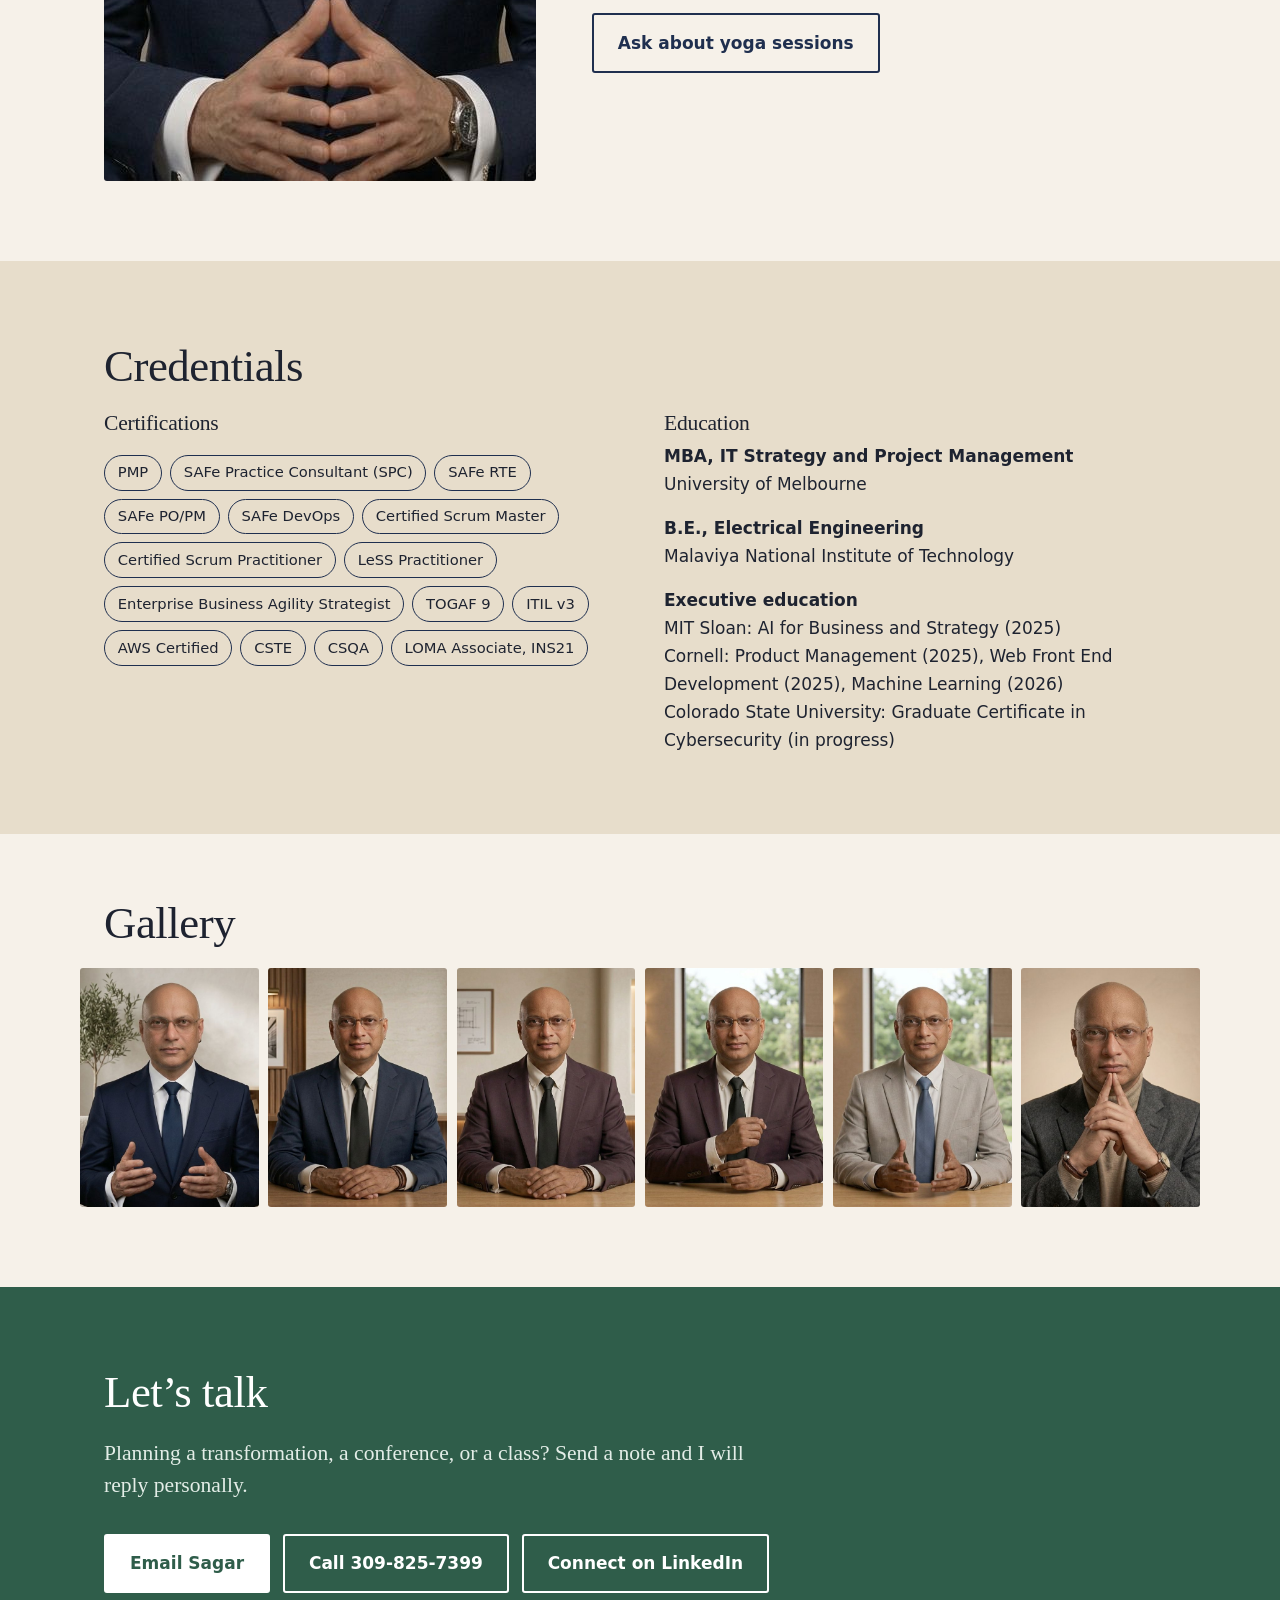
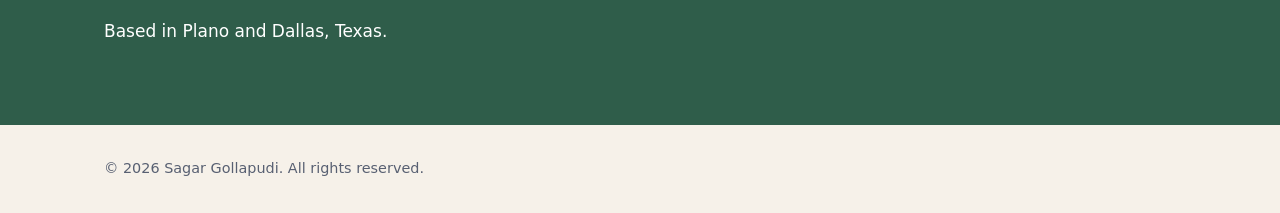
==== commit b43913eb: "changes to profile" ====
--- a/public/index.html
+++ b/public/index.html
@@ -50,7 +50,7 @@
  <img src="images/about.jpg" alt="Sagar Gollapudi smiling in a green suit, seated at a wooden table" width="1376" height="768" style="aspect-ratio:4/5;object-fit:cover;object-position:50% 15%">
  <div>
   <h2>From power grids to people-first delivery</h2>
-  <p>I started in 1992 as an electrical engineer designing 220kV substations for Powergrid Corporation of India. Then came industrial control systems at Siemens, mainframe software in COBOL, PL/1, DB2 and IMS, and over two decades of program leadership across insurance, banking, retail, and automotive.</p>
+  <p>I started in 1992 as an electrical engineer designing 220kV substations for Powergrid Corporation of India. Then came industrial control systems at Siemens. I was programming industrial control systems and then switched to Business Application programming with Satyam Computer Serviecs in its management Role on Mainframe software in COBOL, PL/1, DB2 and IMS, and over two decades of program leadership across insurance, banking, healthcare, retail, and automotive.</p>
   <p>That engineering background shapes how I lead. I care about systems, flow, and evidence, and about the people doing the work. Today I lead one of USAA Bank’s largest Agile Release Trains, and I coach executives, product owners, and Scrum Masters on making scaled delivery transparent and sustainable.</p>
   <p>I hold an MBA from the University of Melbourne and recent executive credentials from MIT Sloan and Cornell in AI, machine learning, and product management.</p>
  </div>
--- a/public/styles.css
+++ b/public/styles.css
@@ -0,0 +1,83 @@
+:root{--paper:#F6F1E9;--ink:#1E2330;--navy:#1F2F4F;--pine:#2F5D4A;--sand:#E7DDCB;--muted:#586072;--serif:"Newsreader",Georgia,"Times New Roman",serif;--sans:"DM Sans",system-ui,-apple-system,"Segoe UI",sans-serif}
+*{box-sizing:border-box;margin:0}
+html{scroll-behavior:smooth;scroll-padding-top:4.5rem}
+body{background:var(--paper);color:var(--ink);font:1.0625rem/1.65 var(--sans)}
+img{display:block;max-width:100%}
+a{color:inherit}
+:focus-visible{outline:3px solid var(--pine);outline-offset:3px}
+.wrap{max-width:1120px;margin:0 auto;padding:0 1.5rem}
+h1,h2,h3{font-family:var(--serif);font-weight:500;line-height:1.12;letter-spacing:-.01em}
+h1{font-size:clamp(2.6rem,6vw,4.6rem)}
+h2{font-size:clamp(1.9rem,3.6vw,2.8rem);margin-bottom:1.25rem}
+h3{font-size:1.35rem;margin-bottom:.4rem}
+p{max-width:62ch}p+p{margin-top:1rem}
+section{padding:5rem 0}
+.lede{font:1.35rem/1.5 var(--serif);color:var(--muted)}
+.btn{display:inline-block;padding:.85rem 1.5rem;background:var(--navy);color:#fff;text-decoration:none;font-weight:600;border-radius:3px;border:2px solid var(--navy);transition:background .2s}
+.btn:hover{background:var(--pine);border-color:var(--pine)}
+.btn.ghost{background:transparent;color:var(--navy)}
+.btn.ghost:hover{background:var(--navy);color:#fff}
+.btns{display:flex;flex-wrap:wrap;gap:.8rem;margin-top:2rem}
+
+header{position:sticky;top:0;z-index:10;background:rgba(246,241,233,.94);backdrop-filter:blur(6px);border-bottom:1px solid var(--sand)}
+header .wrap{display:flex;align-items:center;justify-content:space-between;height:4rem}
+.logo{font:600 1.4rem var(--serif);text-decoration:none}
+nav ul{display:flex;gap:1.5rem;list-style:none;padding:0}
+nav a{text-decoration:none;font-size:.95rem;padding:.3rem 0;border-bottom:2px solid transparent}
+nav a:hover{border-color:var(--pine)}
+.menu{display:none;background:none;border:1px solid var(--navy);padding:.4rem .8rem;font:inherit;color:var(--navy);cursor:pointer}
+
+.hero{padding:4rem 0 5rem}
+.hero .wrap{display:grid;grid-template-columns:1.1fr .9fr;gap:3.5rem;align-items:center}
+.hero h1{margin-bottom:1.5rem}
+.hero img{width:100%;aspect-ratio:4/5;object-fit:cover;object-position:50% 20%;border-radius:3px;box-shadow:14px 14px 0 var(--sand)}
+.facts{background:var(--navy);color:#fff;padding:2.4rem 0}
+.facts .wrap{display:grid;grid-template-columns:repeat(4,1fr);gap:1.5rem}
+.facts b{display:block;font:500 2.4rem/1 var(--serif)}
+.facts span{font-size:.92rem;opacity:.85}
+
+.cols3{display:grid;grid-template-columns:repeat(3,1fr);gap:2.5rem;margin-top:2.5rem}
+.cols3>div{border-top:3px solid var(--pine);padding-top:1.1rem}
+.split{display:grid;grid-template-columns:.85fr 1.15fr;gap:3.5rem;align-items:center}
+.split.flip{grid-template-columns:1.15fr .85fr}
+.split img{width:100%;border-radius:3px}
+.chips{display:flex;flex-wrap:wrap;gap:.5rem;margin-top:1.2rem;list-style:none;padding:0}
+.chips li{padding:.3rem .8rem;border:1px solid var(--navy);border-radius:99px;font-size:.92rem}
+.sand{background:var(--sand)}
+
+.timeline{list-style:none;padding:0;margin-top:2rem;border-left:2px solid var(--navy)}
+.timeline li{position:relative;padding:0 0 2.2rem 2rem}
+.timeline li::before{content:"";position:absolute;left:-7px;top:.55rem;width:12px;height:12px;border-radius:50%;background:var(--pine)}
+.timeline time{font-weight:600;color:var(--pine);font-size:.95rem}
+.timeline p{max-width:70ch}
+
+.stage{background:var(--navy);color:#fff}
+.stage .lede,.stage .when{color:#C9D3E6}
+.stage .btn{background:#fff;color:var(--navy);border-color:#fff}
+.stage .btn:hover{background:var(--sand);border-color:var(--sand)}
+.stage .split img{aspect-ratio:4/3;object-fit:cover}
+.talks{list-style:none;padding:0;margin-top:2rem}
+.talks li{display:grid;grid-template-columns:5.5rem 1fr;gap:1rem;padding:1rem 0;border-top:1px solid rgba(255,255,255,.22)}
+.talks .when{font-weight:600}
+.talks strong{font:500 1.15rem var(--serif);display:block}
+.talks small{opacity:.8}
+
+.cred{display:grid;grid-template-columns:1fr 1fr;gap:3rem}
+.gallery{display:grid;grid-template-columns:repeat(6,1fr);gap:.6rem;padding:0 0 5rem}
+.gallery img{aspect-ratio:3/4;object-fit:cover;object-position:50% 25%;width:100%;border-radius:3px}
+.contact{background:var(--pine);color:#fff;text-align:left}
+.contact .btn{background:#fff;color:var(--pine);border-color:#fff}
+.contact .btn.ghost{background:transparent;color:#fff}
+.contact a:not(.btn){text-decoration:underline}
+footer{padding:2rem 0;font-size:.9rem;color:var(--muted)}
+
+@media(max-width:860px){
+ .menu{display:block}
+ nav ul{display:none;position:absolute;top:4rem;left:0;right:0;flex-direction:column;gap:0;background:var(--paper);border-bottom:1px solid var(--sand);padding:.5rem 1.5rem 1rem}
+ nav ul.open{display:flex}nav li a{display:block;padding:.7rem 0}
+ .hero .wrap,.split,.split.flip,.cred,.cols3{grid-template-columns:1fr}
+ .facts .wrap{grid-template-columns:1fr 1fr}
+ .gallery{grid-template-columns:repeat(2,1fr)}
+ section{padding:3.5rem 0}.split.flip img{order:-1}
+}
+@media(prefers-reduced-motion:reduce){html{scroll-behavior:auto}.btn{transition:none}}
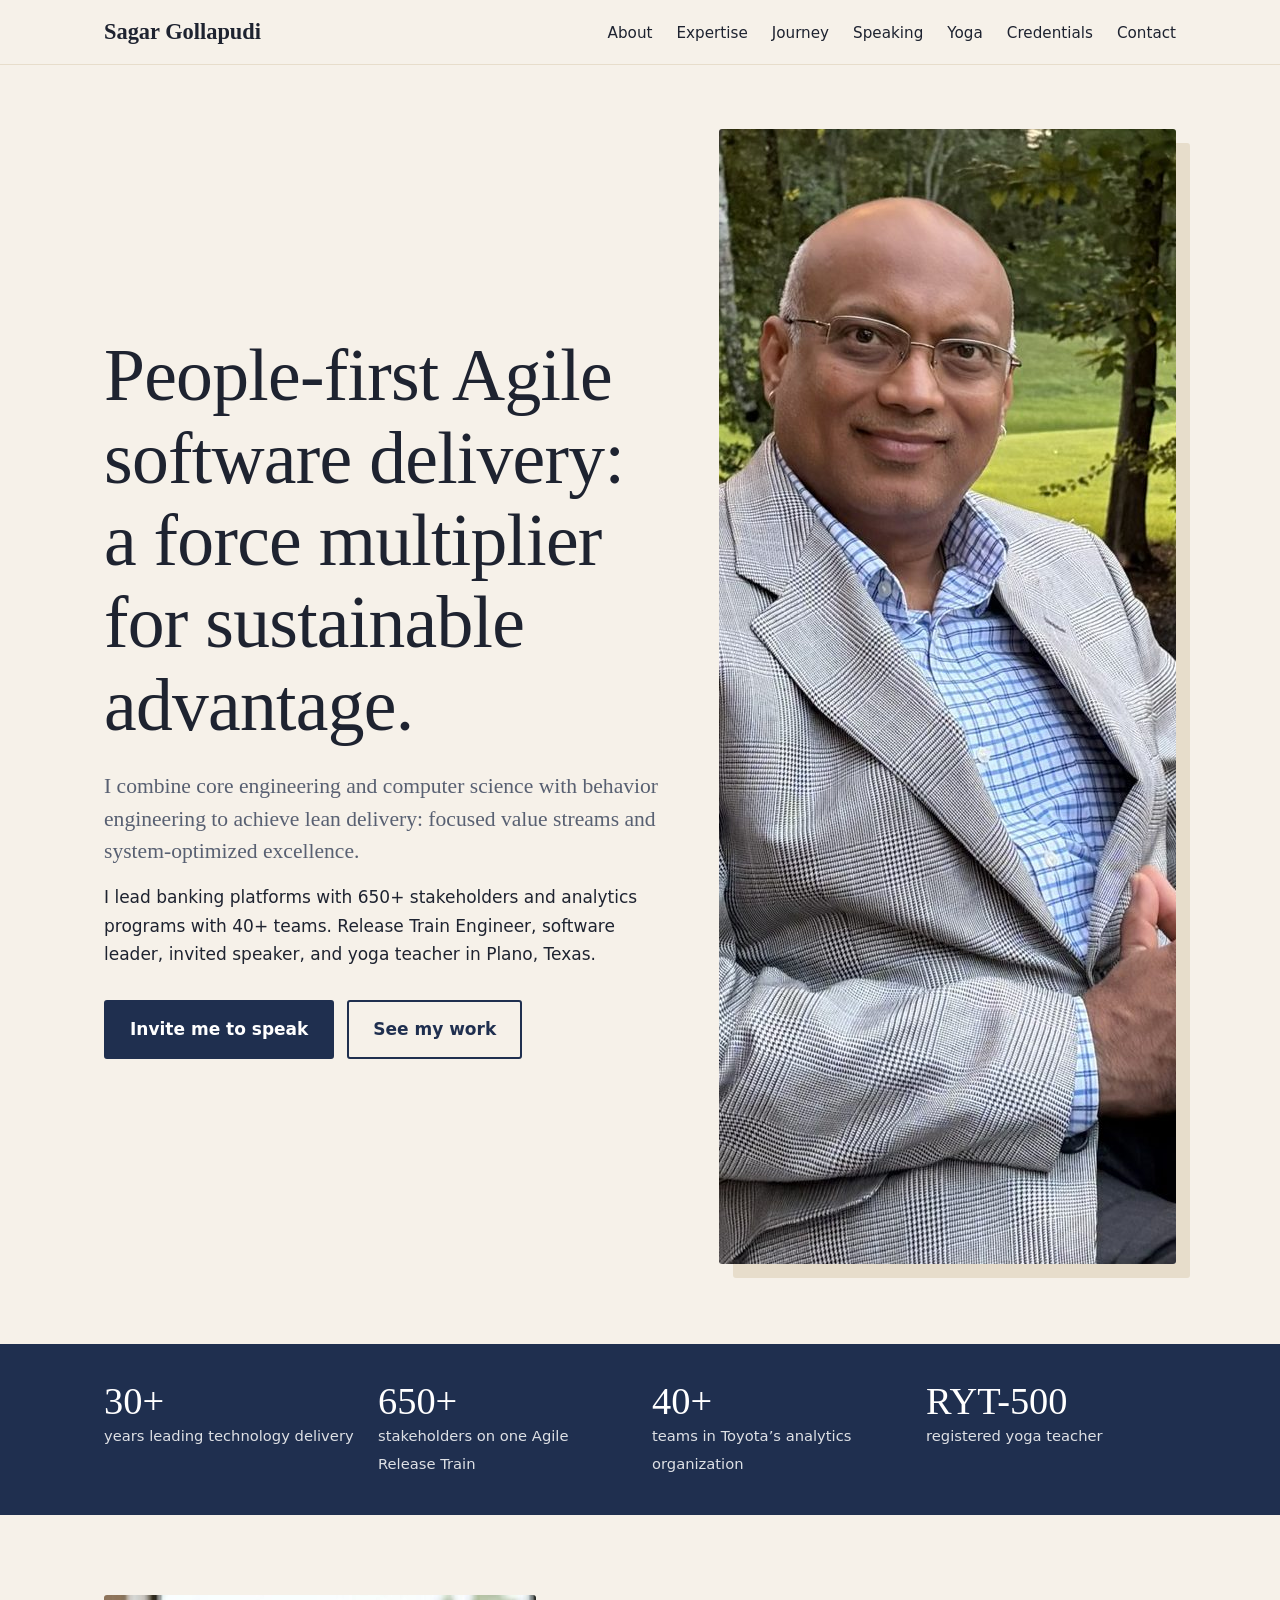
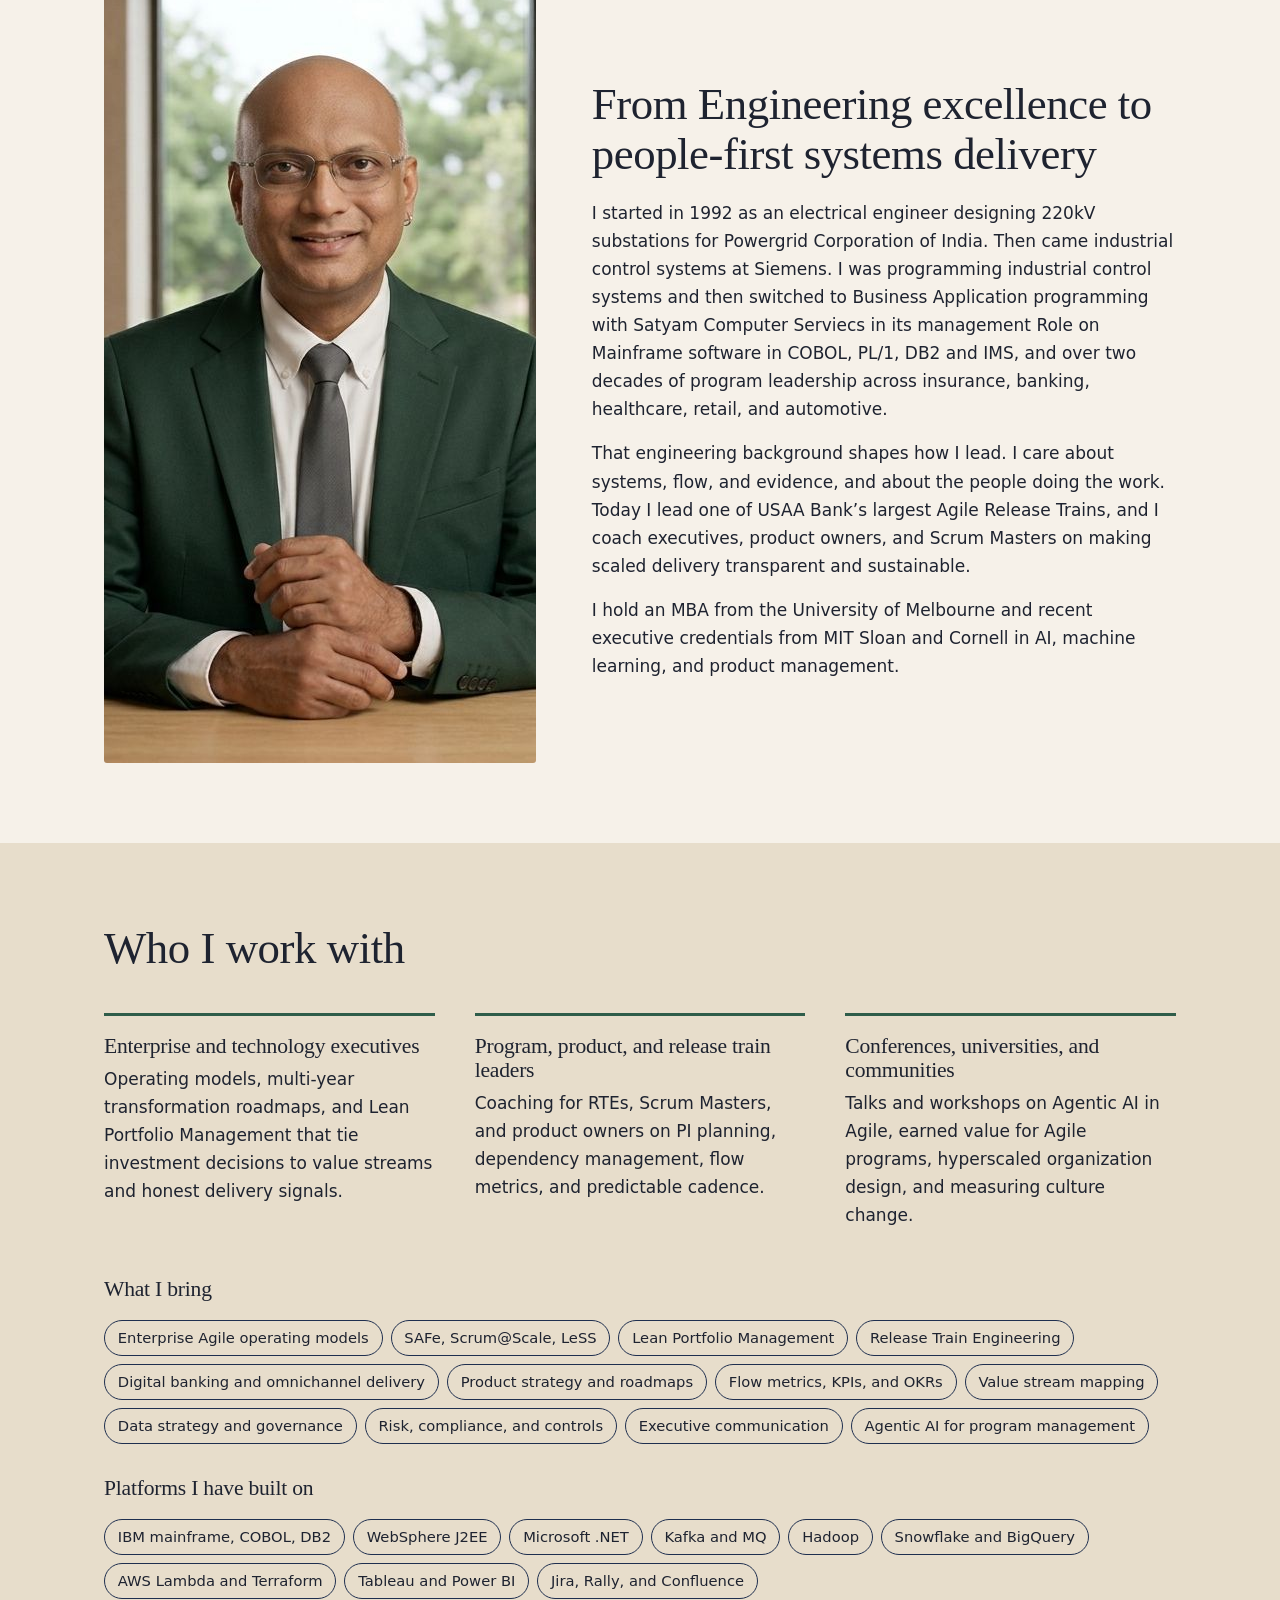
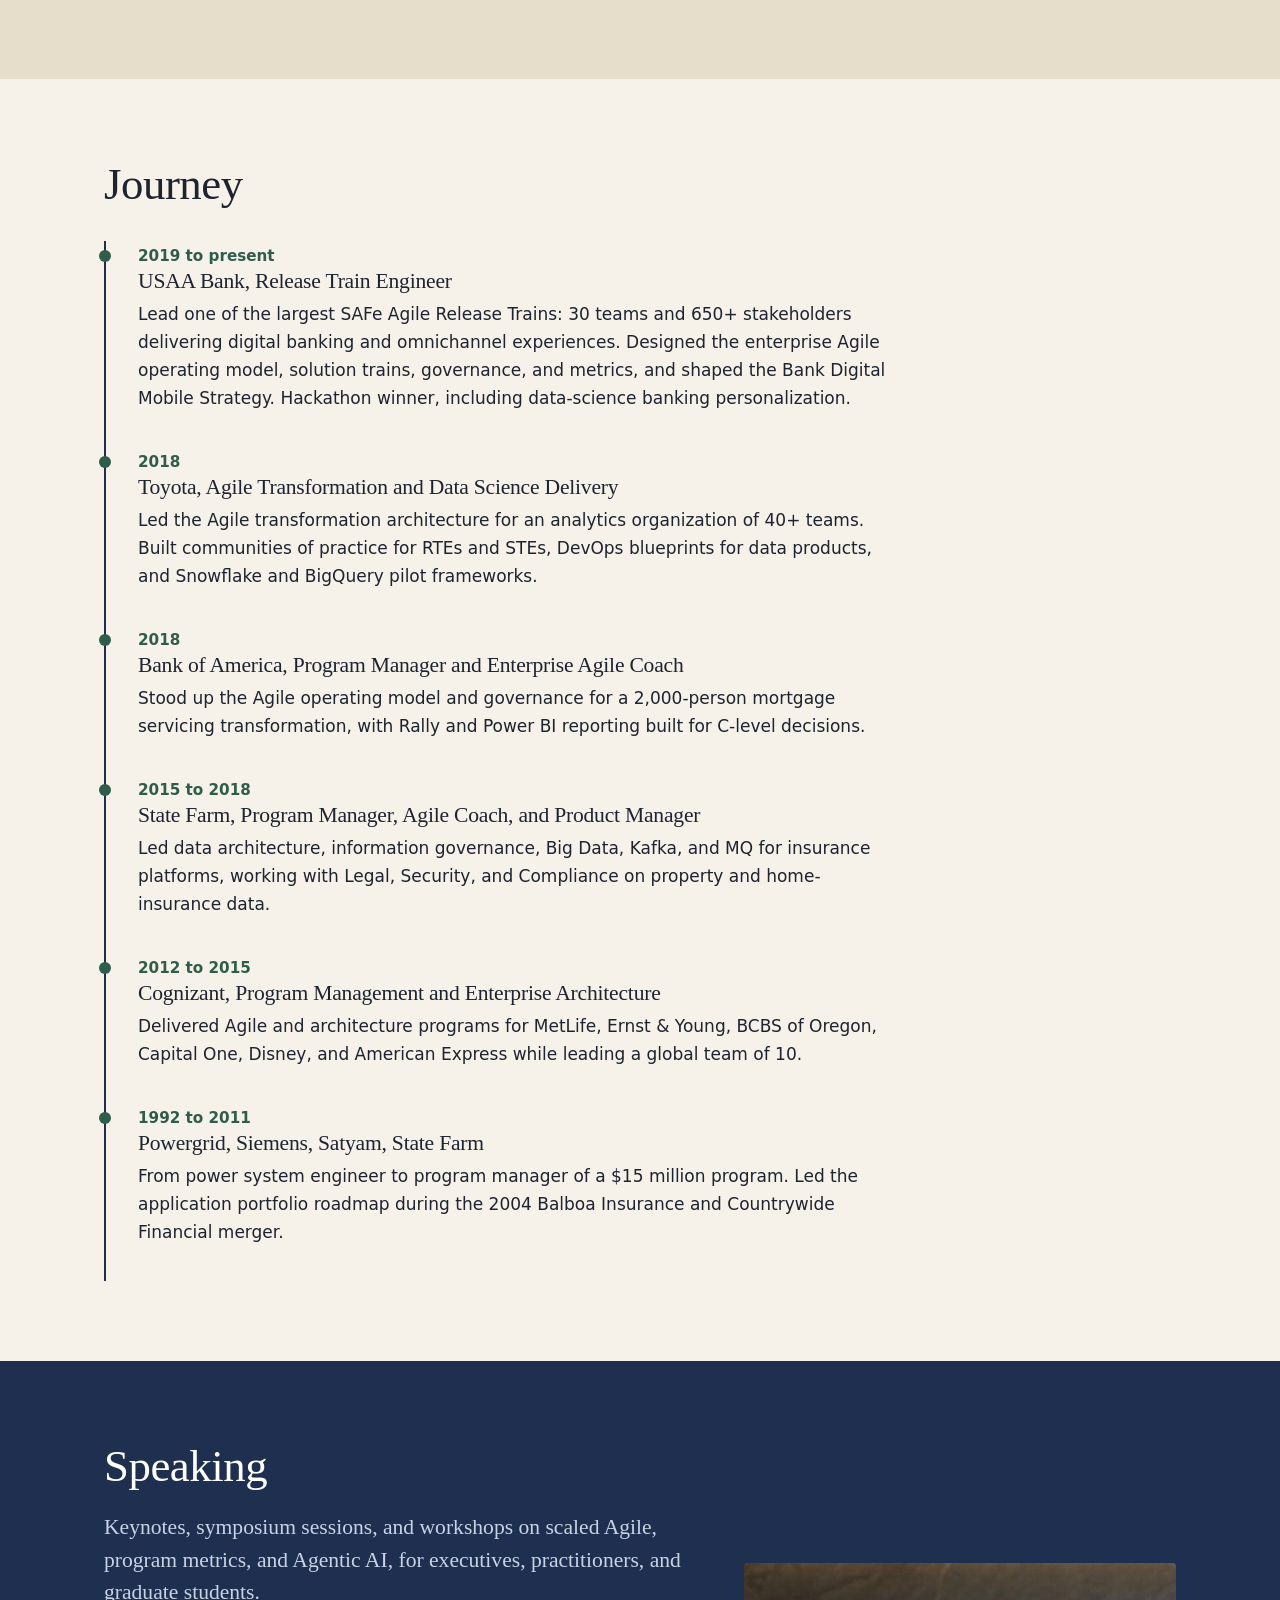
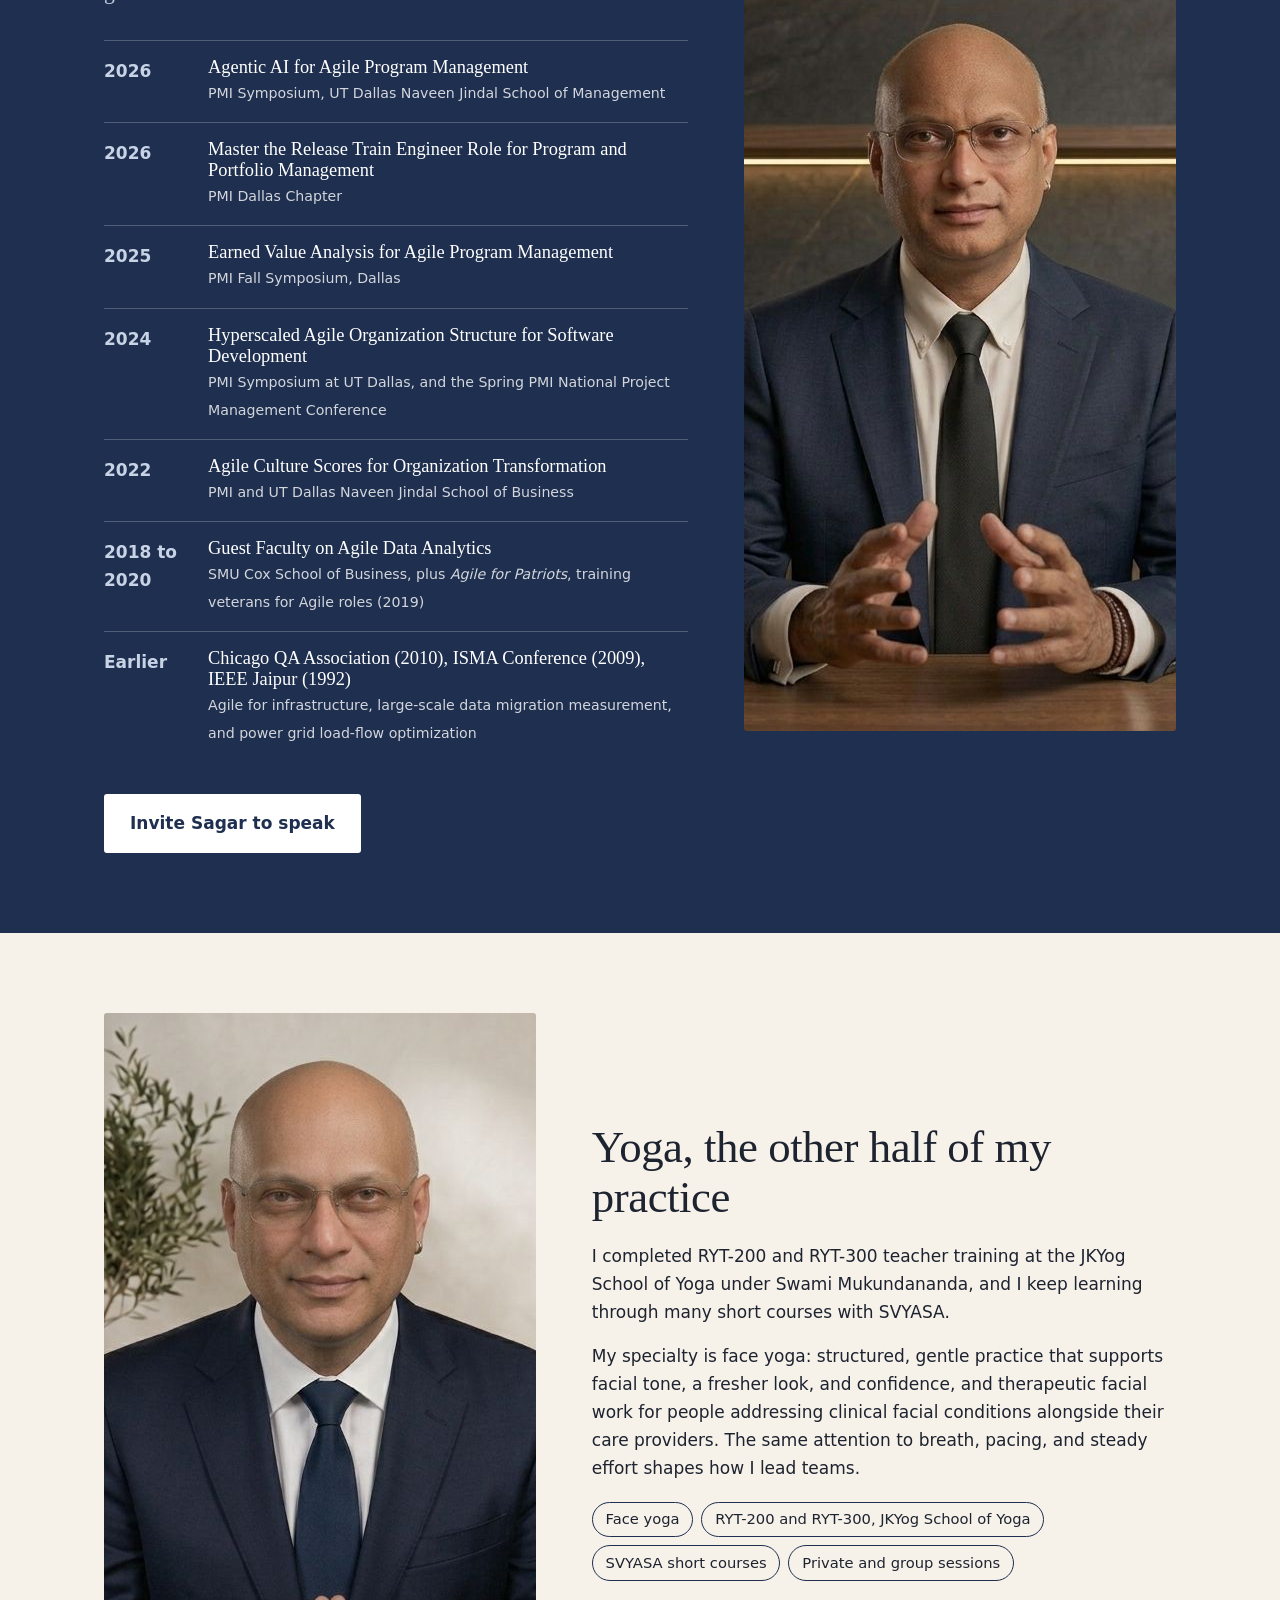
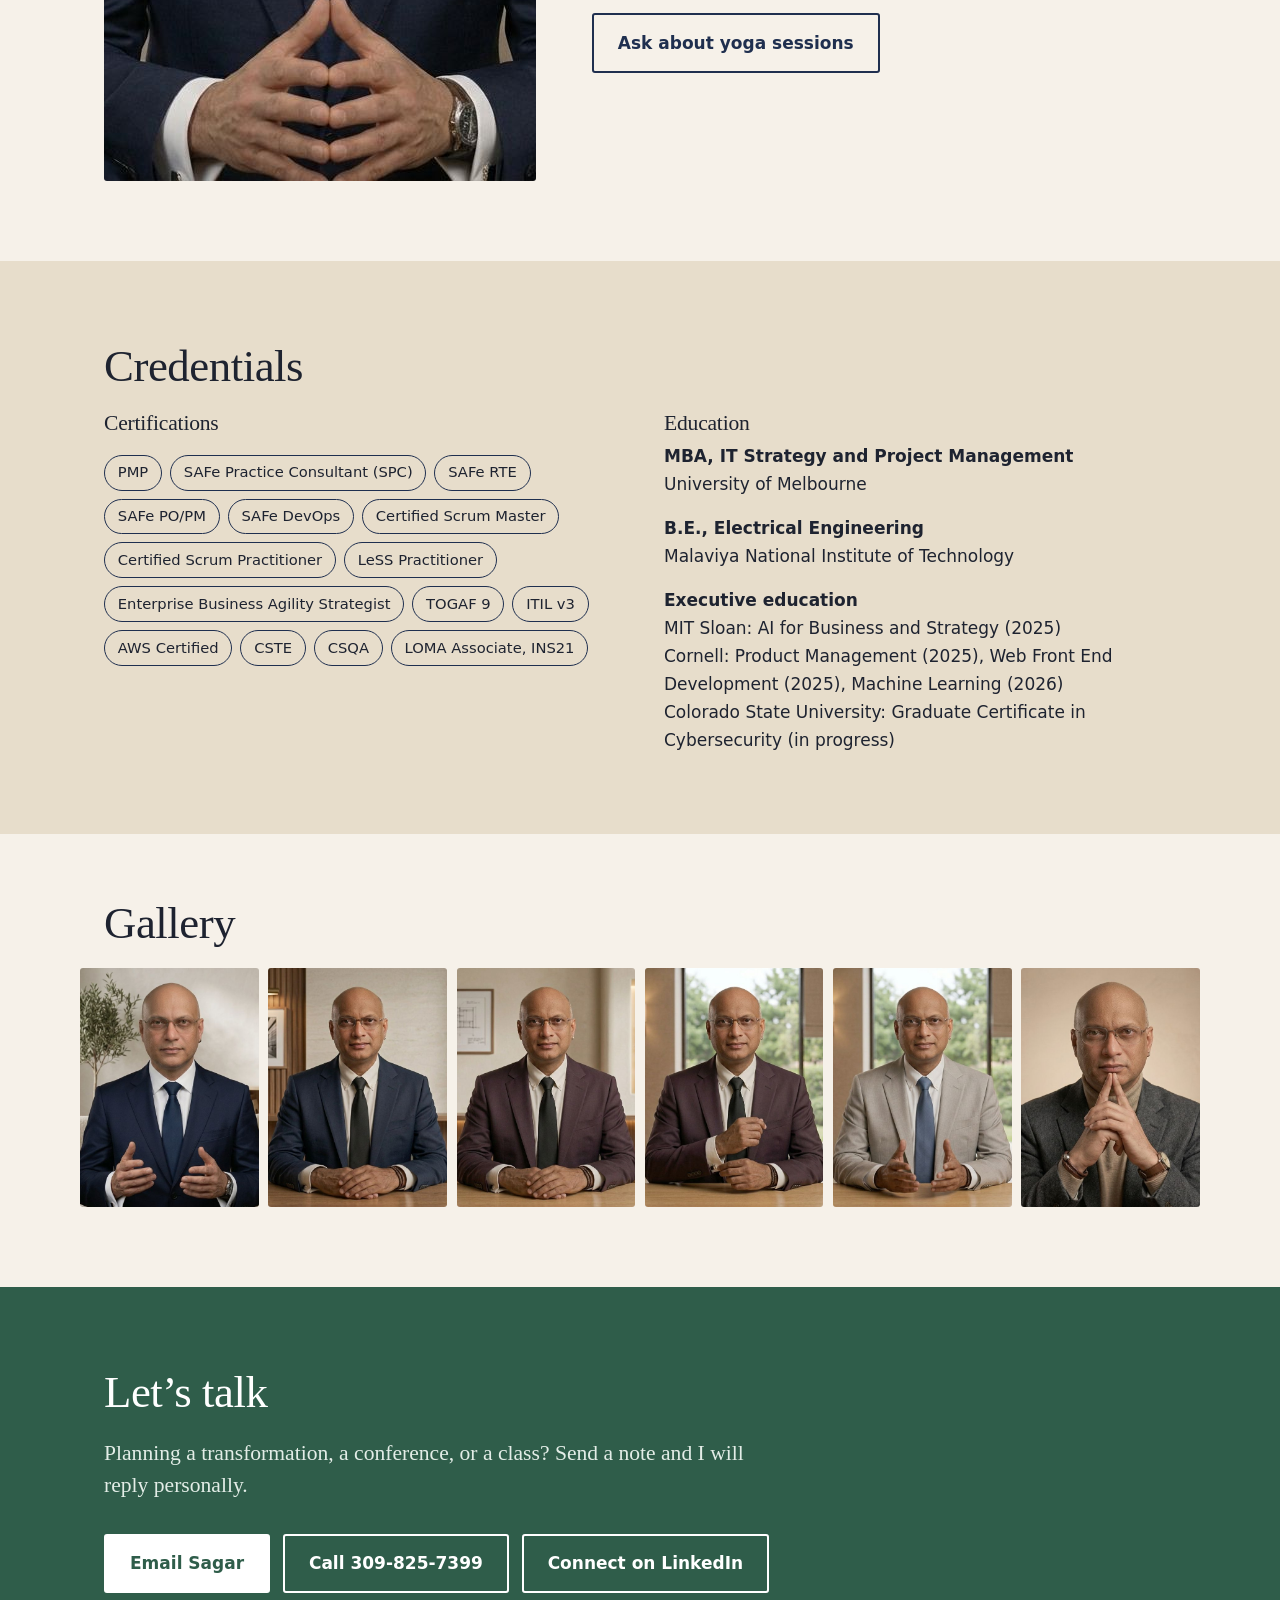
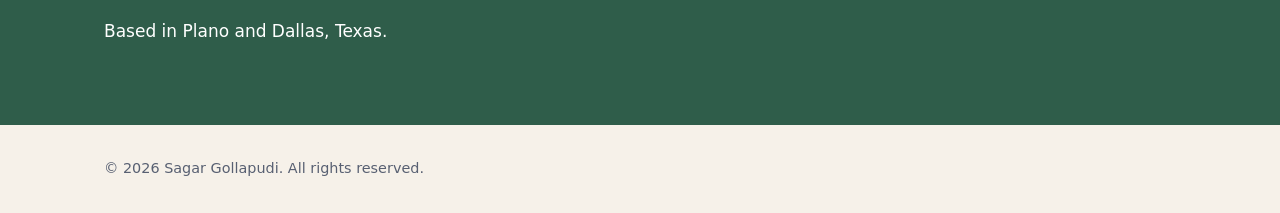
==== commit 17318eae: "branding statement change" ====
--- a/public/index.html
+++ b/public/index.html
@@ -49,7 +49,7 @@
 <section id="about"><div class="wrap split">
  <img src="images/about.jpg" alt="Sagar Gollapudi smiling in a green suit, seated at a wooden table" width="1376" height="768" style="aspect-ratio:4/5;object-fit:cover;object-position:50% 15%">
  <div>
-  <h2>From power grids to people-first delivery</h2>
+  <h2>From Engineering excellence to people-first systems delivery</h2>
   <p>I started in 1992 as an electrical engineer designing 220kV substations for Powergrid Corporation of India. Then came industrial control systems at Siemens. I was programming industrial control systems and then switched to Business Application programming with Satyam Computer Serviecs in its management Role on Mainframe software in COBOL, PL/1, DB2 and IMS, and over two decades of program leadership across insurance, banking, healthcare, retail, and automotive.</p>
   <p>That engineering background shapes how I lead. I care about systems, flow, and evidence, and about the people doing the work. Today I lead one of USAA Bank’s largest Agile Release Trains, and I coach executives, product owners, and Scrum Masters on making scaled delivery transparent and sustainable.</p>
   <p>I hold an MBA from the University of Melbourne and recent executive credentials from MIT Sloan and Cornell in AI, machine learning, and product management.</p>
